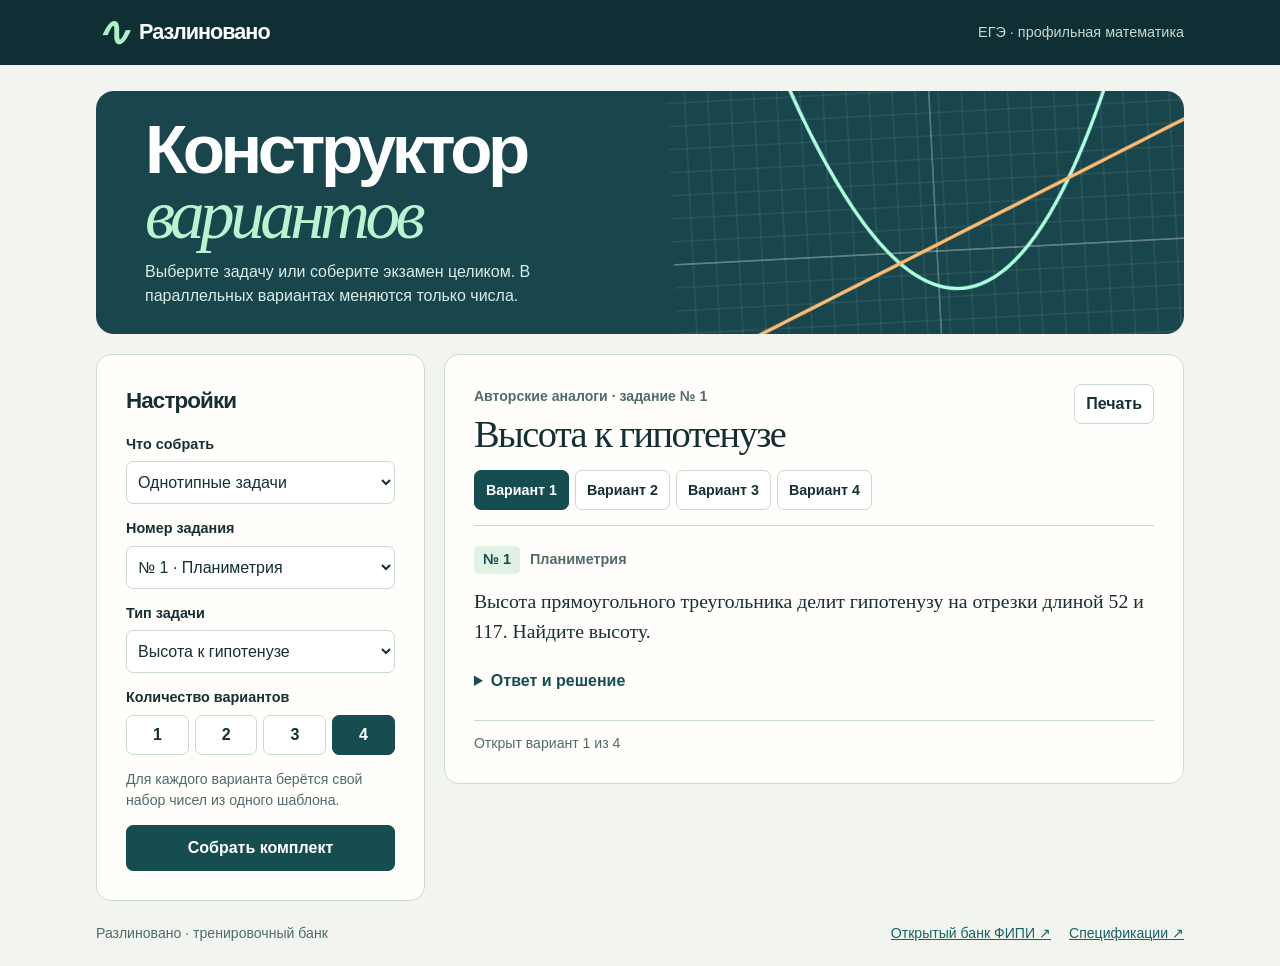
==== index.html @ ec9e3170 "Опубликовать конструктор и банк задач ЕГЭ" ====
<!doctype html><html lang="ru"><head><meta charset="utf-8"><meta name="viewport" content="width=device-width, initial-scale=1"><meta name="theme-color" content="#153c41"><title>Разлиновано — конструктор ЕГЭ</title><link rel="stylesheet" href="style.css"></head><body>
<header><div class="wrap top"><a class="brand" href="./"><b>∿</b> Разлиновано</a><span>ЕГЭ · профильная математика</span></div></header>
<main class="wrap"><section class="hero"><div><h1>Конструктор<br><em>вариантов</em></h1><p>Выберите задачу или соберите экзамен целиком. В параллельных вариантах меняются только числа.</p></div><canvas width="660" height="310" aria-hidden="true" id="plot"></canvas></section>
<div class="layout"><aside><h2>Настройки</h2><label for="mode">Что собрать</label><select id="mode"><option value="series">Однотипные задачи</option><option value="exam">Полный вариант</option><option value="official">Примеры ФИПИ</option></select>
<div id="typeBox"><label for="type">Номер задания</label><select id="type"></select></div><div id="familyBox"><label for="family">Тип задачи</label><select id="family"></select></div>
<div id="copies"><span class="label">Количество вариантов</span><div id="counts" role="group" aria-label="Количество вариантов"></div></div>
<p id="help"></p><button id="generate" class="primary">Собрать комплект</button></aside>
<section class="paper" aria-label="Задания"><div class="paperHead"><div><small id="meta"></small><h2 id="title"></h2></div><button id="print">Печать</button></div><nav id="variants" aria-label="Варианты"></nav><div id="tasks"></div><div id="message" role="status"></div></section></div>
<footer><span>Разлиновано · тренировочный банк</span><a href="https://fipi.ru/ege/otkrytyy-bank-zadaniy-ege/" target="_blank" rel="noreferrer">Открытый банк ФИПИ ↗</a><a href="https://fipi.ru/ege/demoversii-specifikacii-kodifikatory" target="_blank" rel="noreferrer">Спецификации ↗</a></footer></main><script src="data/bank.js"></script><script src="engine.js"></script><script src="app.js"></script></body></html>
---- style.css ----
*{box-sizing:border-box}
:root{--ink:#162f34;--muted:#516b6d;--teal:#164d51;--line:#cbd9d5;--paper:#fffefa;font:16px/1.5 Inter,"Segoe UI",sans-serif;color:var(--ink);background:#f2f5ef}
body{margin:0}.wrap{width:min(1180px,100%);padding-inline:clamp(16px,4vw,46px);margin:auto}header{background:#102f34;color:white}.top{display:flex;justify-content:space-between;align-items:center;gap:16px;min-height:65px}.top span{color:#c6d8d3;font-size:.9rem}.brand{color:white;font-size:1.35rem;letter-spacing:-.045em;font-weight:780;text-decoration:none;display:flex;align-items:center;gap:10px}.brand b{font:italic bold 2.5rem/1 Georgia;color:#a9f3c5}
.hero{position:relative;isolation:isolate;overflow:hidden;display:flex;align-items:center;background:#18464c;color:white;margin:26px 0 20px;border-radius:18px;min-height:206px;padding:26px clamp(18px,4vw,49px)}.hero>div{z-index:1;max-width:56%}.hero h1{margin:0;font-size:clamp(2.3rem,5.4vw,4.8rem);letter-spacing:-.065em;line-height:.94}.hero h1 em{font-family:Georgia,serif;font-weight:400;color:#baf4d0}.hero p{color:#d8ece5;max-width:460px;margin:12px 0 0}.hero canvas{position:absolute;width:45%;height:100%;right:0;object-fit:cover;transform:rotate(-3deg) scale(1.09)}
.layout{display:grid;grid-template-columns:minmax(240px,.8fr) minmax(0,1.8fr);gap:19px;align-items:start}aside,.paper{background:var(--paper);border:1px solid var(--line);border-radius:15px;padding:clamp(17px,2.5vw,29px)}h2{font-size:1.4rem;letter-spacing:-.04em;margin:0 0 16px}aside label,.label{display:block;font-weight:650;font-size:.9rem;margin:14px 0 6px}select,button{font:inherit}select{width:100%;padding:11px 7px;border:1px solid var(--line);background:white;color:var(--ink);border-radius:7px;font-size:1rem}button{cursor:pointer;min-height:40px;padding:7px 11px;background:white;border:1px solid var(--line);border-radius:7px;color:var(--ink);font-weight:600}button:hover{border-color:var(--teal)}button:focus-visible,select:focus-visible,a:focus-visible,summary:focus-visible{outline:3px solid #d68438;outline-offset:2px}.primary,button[aria-pressed=true]{background:var(--teal);color:white;border-color:var(--teal)}.primary{width:100%;min-height:46px}#counts,nav{display:flex;gap:6px;flex-wrap:wrap}#counts button{flex:1}#help,small,#message,footer{color:var(--muted);font-size:.88rem}.paperHead{display:flex;justify-content:space-between;align-items:start;gap:10px}.paperHead h2{font:500 clamp(1.65rem,3vw,2.45rem)/1.1 Georgia,serif;margin:5px 0 15px}.paperHead small{font-weight:650}nav{border-bottom:1px solid var(--line);padding-bottom:15px}nav button{font-size:.89rem}.taskhead{display:flex;align-items:center;gap:10px;font-weight:650;color:var(--muted);font-size:.9rem}.taskhead b{color:var(--teal);background:#e0f2e4;border-radius:5px;padding:3px 9px}article{padding:20px 0;border-bottom:1px solid var(--line)}article>p{font:1.23rem/1.55 Georgia,serif;white-space:pre-line;margin:12px 0 15px}summary{cursor:pointer;font-weight:650;color:var(--teal);padding:7px 0}details[open]{background:#eef5ed;padding:6px 12px;border-radius:8px}details p{margin:5px 0 10px}#message{margin-top:12px}h3{font-size:1rem;margin:20px 0 0}a{color:#186263}footer{padding:22px 0;display:flex;gap:18px;flex-wrap:wrap}footer span{margin-right:auto}.printOnly{display:none}
@media(max-width:730px){.layout{grid-template-columns:1fr}.hero{min-height:170px;margin-top:16px}.hero>div{max-width:75%}.hero canvas{width:30%;opacity:.5}.hero p{font-size:.92rem}.top span{max-width:130px;text-align:right}.top{min-height:58px}}
@media print{body{background:white;color:black}.wrap,.paper{padding:0;border:0;width:100%}header,.hero,aside,footer,nav,.paperHead,details,#message,article>a{display:none}.layout{display:block}.sheet[hidden],.printOnly{display:block}.sheet+.sheet{break-before:page}article{break-inside:avoid;padding:7px 0}.taskhead b{padding:0}article>p{font-size:12pt;margin:6px 0}.sheet h3{margin:8px 0}}

.analog{margin:12px 0}@media print{.analog{display:none}}
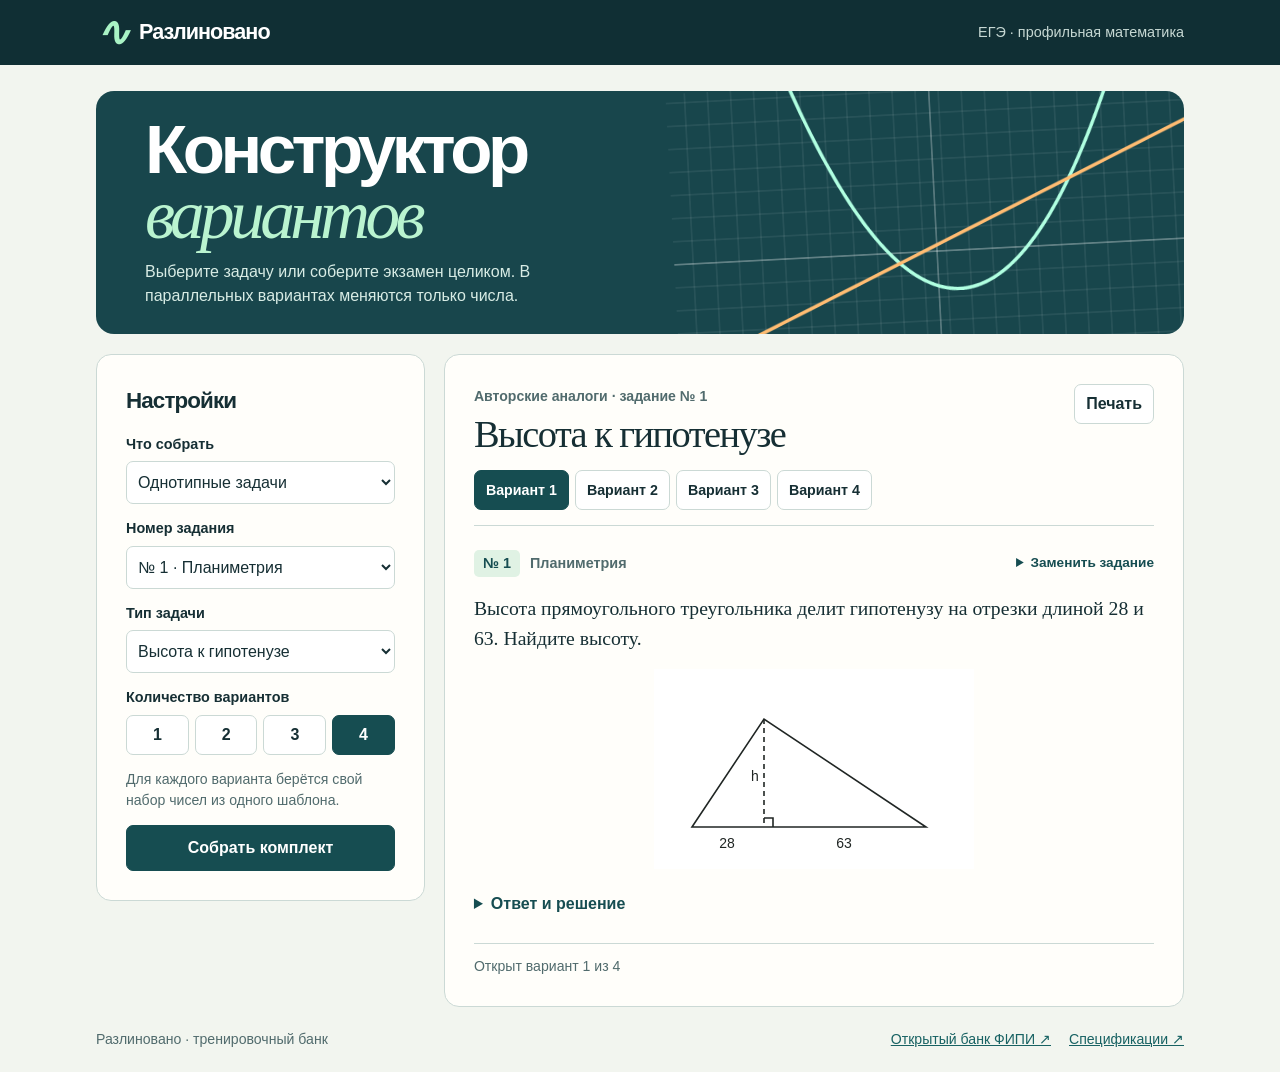
==== commit dda35997: "Добавить печатные ответы к каждому варианту, чертежи и выбор темы" ====
--- a/index.html
+++ b/index.html
@@ -5,5 +5,5 @@
 <div id="typeBox"><label for="type">Номер задания</label><select id="type"></select></div><div id="familyBox"><label for="family">Тип задачи</label><select id="family"></select></div>
 <div id="copies"><span class="label">Количество вариантов</span><div id="counts" role="group" aria-label="Количество вариантов"></div></div>
 <p id="help"></p><button id="generate" class="primary">Собрать комплект</button></aside>
-<section class="paper" aria-label="Задания"><div class="paperHead"><div><small id="meta"></small><h2 id="title"></h2></div><button id="print">Печать</button></div><nav id="variants" aria-label="Варианты"></nav><div id="tasks"></div><div id="message" role="status"></div></section></div>
-<footer><span>Разлиновано · тренировочный банк</span><a href="https://fipi.ru/ege/otkrytyy-bank-zadaniy-ege/" target="_blank" rel="noreferrer">Открытый банк ФИПИ ↗</a><a href="https://fipi.ru/ege/demoversii-specifikacii-kodifikatory" target="_blank" rel="noreferrer">Спецификации ↗</a></footer></main><script src="data/bank.js"></script><script src="engine.js"></script><script src="app.js"></script></body></html>+<section class="paper" aria-label="Задания"><div class="paperHead"><div><small id="meta"></small><h2 id="title"></h2></div><button id="print">Печать</button></div><nav id="variants" aria-label="Варианты"></nav><label id="filter-box" hidden>Показать в варианте<select id="topic-filter"></select></label><div id="tasks"></div><div id="message" role="status"></div></section></div>
+<footer><span>Разлиновано · тренировочный банк</span><a href="https://fipi.ru/ege/otkrytyy-bank-zadaniy-ege/" target="_blank" rel="noreferrer">Открытый банк ФИПИ ↗</a><a href="https://fipi.ru/ege/demoversii-specifikacii-kodifikatory" target="_blank" rel="noreferrer">Спецификации ↗</a></footer></main><script src="data/bank.js"></script><script src="engine.js"></script><script src="figures.js"></script><script src="app.js"></script></body></html>
--- a/style.css
+++ b/style.css
@@ -7,3 +7,8 @@
 @media print{body{background:white;color:black}.wrap,.paper{padding:0;border:0;width:100%}header,.hero,aside,footer,nav,.paperHead,details,#message,article>a{display:none}.layout{display:block}.sheet[hidden],.printOnly{display:block}.sheet+.sheet{break-before:page}article{break-inside:avoid;padding:7px 0}.taskhead b{padding:0}article>p{font-size:12pt;margin:6px 0}.sheet h3{margin:8px 0}}
 
 .analog{margin:12px 0}@media print{.analog{display:none}}
+
+.task-figure{display:block;width:min(100%,320px);height:auto;margin:8px auto 16px;color:#202624;background:white}
+.taskhead{flex-wrap:wrap}.task-editor{margin-left:auto;font-size:.85rem}.task-editor[open]{width:100%;margin-left:0}.edit-controls{display:grid;gap:7px;padding:5px}.edit-controls label,#filter-box{font-size:.88rem;font-weight:600}.edit-controls select,#filter-box select{display:block;margin-top:3px}#filter-box:not([hidden]){display:block;width:min(100%,310px);margin-top:15px}
+#answer-key{display:none}@media screen{.filtered{display:none}}
+@media print{#filter-box,#filter-box:not([hidden]),.task-editor{display:none}.task-figure{width:53mm;margin:2mm 0}.paper{background:white;color:black}#answer-key{display:block;break-before:page}#answer-key section{break-inside:avoid}#answer-key.full-exam section+section{break-before:page}#answer-key h2,#answer-key h3{break-after:avoid}#answer-key dl{margin:0}#answer-key dl>div{display:flex;gap:8mm;border-bottom:1px solid #ccc;padding:1mm 0;break-inside:avoid}#answer-key dt{width:14mm;font-weight:bold;flex:none}#answer-key dd{margin:0}.sheet{margin:0}.sheet[hidden]{display:block}}
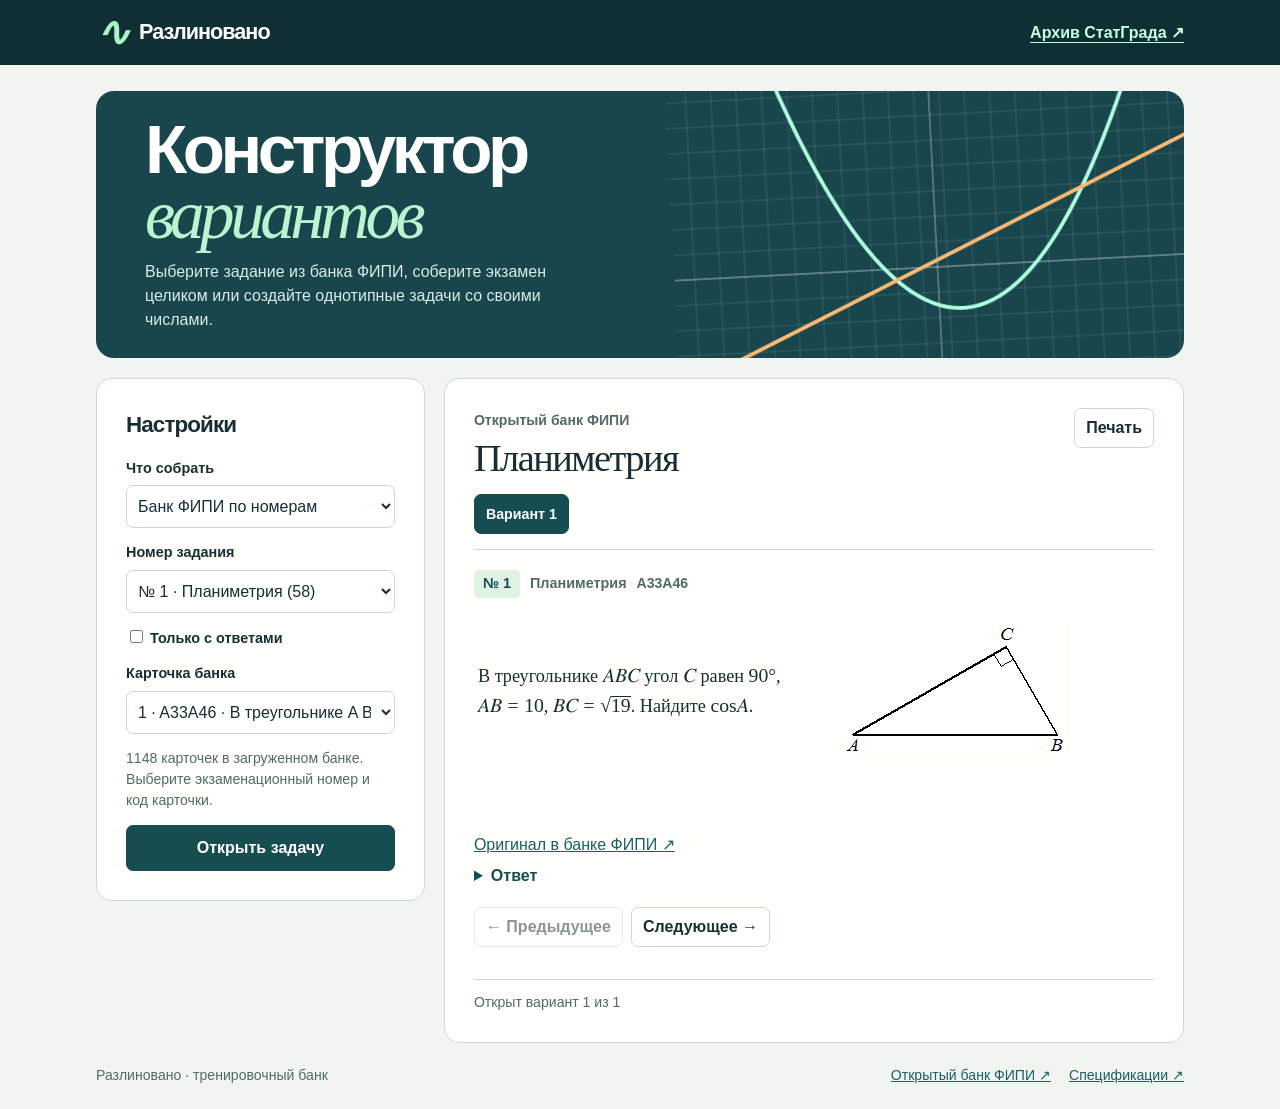
==== commit f71ce88c: "Подключить банк ФИПИ по номерам и архив СтатГрада" ====
--- a/index.html
+++ b/index.html
@@ -1,9 +1,10 @@
 <!doctype html><html lang="ru"><head><meta charset="utf-8"><meta name="viewport" content="width=device-width, initial-scale=1"><meta name="theme-color" content="#153c41"><title>Разлиновано — конструктор ЕГЭ</title><link rel="stylesheet" href="style.css"></head><body>
-<header><div class="wrap top"><a class="brand" href="./"><b>∿</b> Разлиновано</a><span>ЕГЭ · профильная математика</span></div></header>
-<main class="wrap"><section class="hero"><div><h1>Конструктор<br><em>вариантов</em></h1><p>Выберите задачу или соберите экзамен целиком. В параллельных вариантах меняются только числа.</p></div><canvas width="660" height="310" aria-hidden="true" id="plot"></canvas></section>
-<div class="layout"><aside><h2>Настройки</h2><label for="mode">Что собрать</label><select id="mode"><option value="series">Однотипные задачи</option><option value="exam">Полный вариант</option><option value="official">Примеры ФИПИ</option></select>
+<header><div class="wrap top"><a class="brand" href="./"><b>∿</b> Разлиновано</a><a class="archive-link" href="statgrad.html">Архив СтатГрада ↗</a></div></header>
+<main class="wrap"><section class="hero"><div><h1>Конструктор<br><em>вариантов</em></h1><p>Выберите задание из банка ФИПИ, соберите экзамен целиком или создайте однотипные задачи со своими числами.</p></div><canvas width="660" height="310" aria-hidden="true" id="plot"></canvas></section>
+<div class="layout"><aside><h2>Настройки</h2><label for="mode">Что собрать</label><select id="mode"><option value="fipi">Банк ФИПИ по номерам</option><option value="fipi-exam">Полный вариант из банка ФИПИ</option><option value="series">Однотипные задачи</option><option value="exam">Полный вариант из шаблонов</option><option value="official">Примеры из методички ФИПИ</option></select>
 <div id="typeBox"><label for="type">Номер задания</label><select id="type"></select></div><div id="familyBox"><label for="family">Тип задачи</label><select id="family"></select></div>
+<div id="bank-settings" hidden><label for="keys-only"><input type="checkbox" id="keys-only"> Только с ответами</label><div id="original-picker"><label for="original-choice">Карточка банка</label><select id="original-choice"></select></div></div>
 <div id="copies"><span class="label">Количество вариантов</span><div id="counts" role="group" aria-label="Количество вариантов"></div></div>
 <p id="help"></p><button id="generate" class="primary">Собрать комплект</button></aside>
 <section class="paper" aria-label="Задания"><div class="paperHead"><div><small id="meta"></small><h2 id="title"></h2></div><button id="print">Печать</button></div><nav id="variants" aria-label="Варианты"></nav><label id="filter-box" hidden>Показать в варианте<select id="topic-filter"></select></label><div id="tasks"></div><div id="message" role="status"></div></section></div>
-<footer><span>Разлиновано · тренировочный банк</span><a href="https://fipi.ru/ege/otkrytyy-bank-zadaniy-ege/" target="_blank" rel="noreferrer">Открытый банк ФИПИ ↗</a><a href="https://fipi.ru/ege/demoversii-specifikacii-kodifikatory" target="_blank" rel="noreferrer">Спецификации ↗</a></footer></main><script src="data/bank.js"></script><script src="engine.js"></script><script src="figures.js"></script><script src="app.js"></script></body></html>+<footer><span>Разлиновано · тренировочный банк</span><a href="https://fipi.ru/ege/otkrytyy-bank-zadaniy-ege/" target="_blank" rel="noreferrer">Открытый банк ФИПИ ↗</a><a href="https://fipi.ru/ege/demoversii-specifikacii-kodifikatory" target="_blank" rel="noreferrer">Спецификации ↗</a></footer></main><script src="data/bank.js"></script><script src="data/fipi.js"></script><script src="data/exam-numbers.js"></script><script src="official-bank.js"></script><script src="engine.js"></script><script src="figures.js"></script><script src="app.js"></script></body></html>
--- a/style.css
+++ b/style.css
@@ -12,3 +12,11 @@
 .taskhead{flex-wrap:wrap}.task-editor{margin-left:auto;font-size:.85rem}.task-editor[open]{width:100%;margin-left:0}.edit-controls{display:grid;gap:7px;padding:5px}.edit-controls label,#filter-box{font-size:.88rem;font-weight:600}.edit-controls select,#filter-box select{display:block;margin-top:3px}#filter-box:not([hidden]){display:block;width:min(100%,310px);margin-top:15px}
 #answer-key{display:none}@media screen{.filtered{display:none}}
 @media print{#filter-box,#filter-box:not([hidden]),.task-editor{display:none}.task-figure{width:53mm;margin:2mm 0}.paper{background:white;color:black}#answer-key{display:block;break-before:page}#answer-key section{break-inside:avoid}#answer-key.full-exam section+section{break-before:page}#answer-key h2,#answer-key h3{break-after:avoid}#answer-key dl{margin:0}#answer-key dl>div{display:flex;gap:8mm;border-bottom:1px solid #ccc;padding:1mm 0;break-inside:avoid}#answer-key dt{width:14mm;font-weight:bold;flex:none}#answer-key dd{margin:0}.sheet{margin:0}.sheet[hidden]{display:block}}
+
+.archive-link{color:#c8ffdd;font-weight:650;text-underline-offset:4px}
+.paper,.original-body{min-width:0}.original-body{font:1.14rem/1.65 Georgia,serif;overflow-x:auto;margin:14px 0}
+.original-body p{margin:.5em 0}.original-body img{max-width:100%;height:auto;vertical-align:middle}
+.original-body table{border-collapse:collapse}.original-body td,.original-body th{padding:4px}.original-body math{font-size:1.08em}
+@media print{.original-body{font-size:12pt;overflow:visible}.original-body img{max-height:76mm;object-fit:contain}article>small{display:none}}
+
+.browse button+button{margin-left:8px}button:disabled{opacity:.5;cursor:default}.edit-controls select,aside select{max-width:100%}
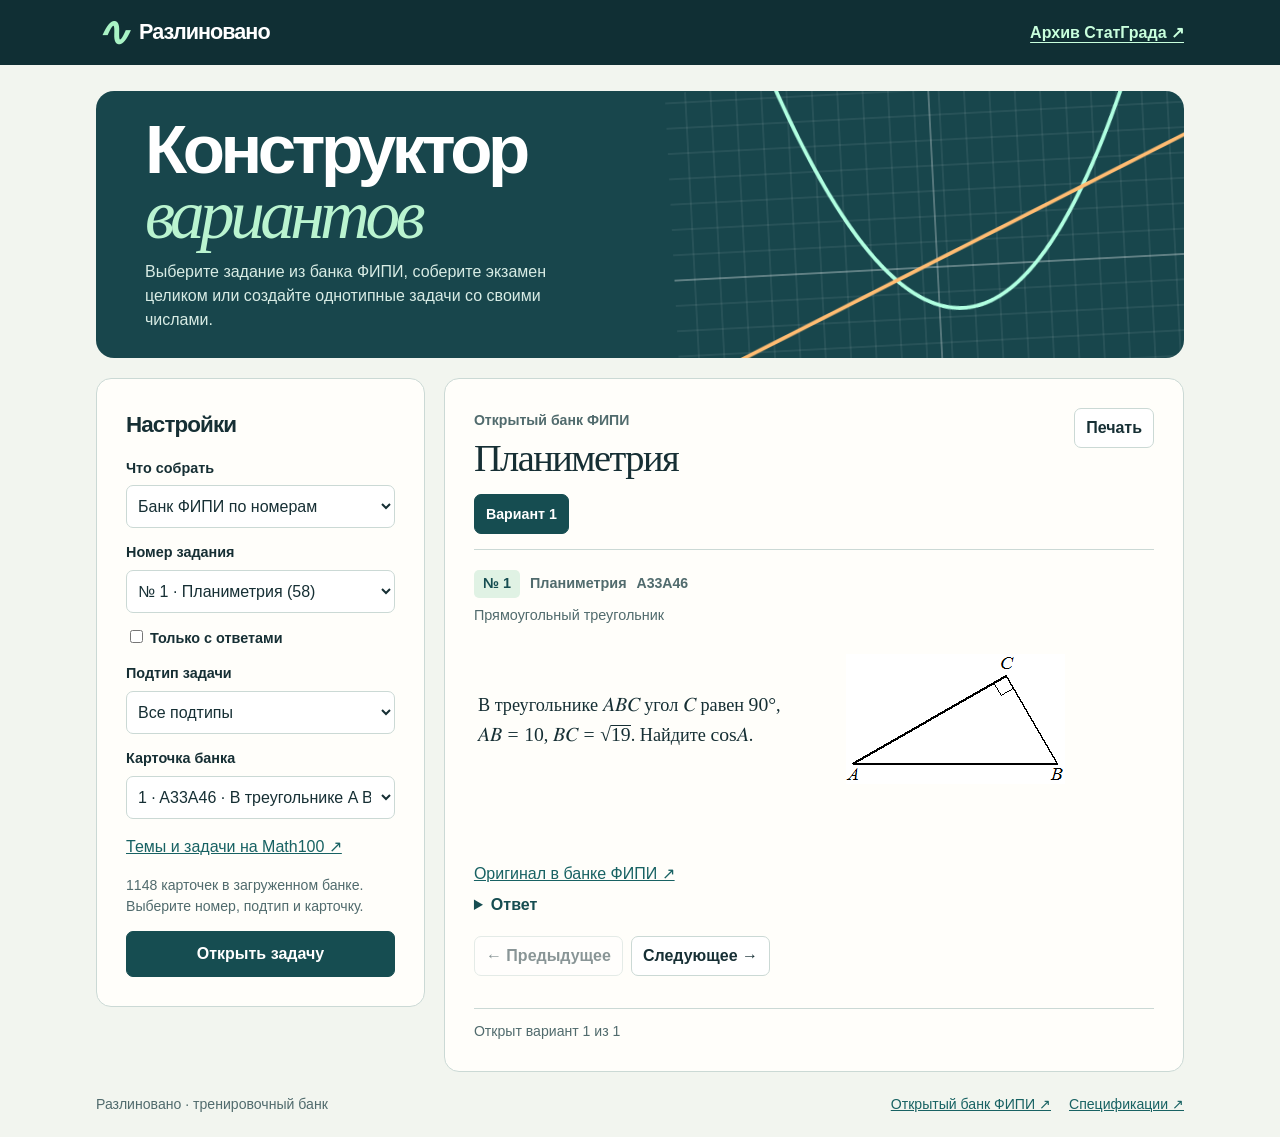
==== commit c307a515: "Добавить подтипы заданий ЕГЭ по всем номерам" ====
--- a/index.html
+++ b/index.html
@@ -1,10 +1,10 @@
 <!doctype html><html lang="ru"><head><meta charset="utf-8"><meta name="viewport" content="width=device-width, initial-scale=1"><meta name="theme-color" content="#153c41"><title>Разлиновано — конструктор ЕГЭ</title><link rel="stylesheet" href="style.css"></head><body>
 <header><div class="wrap top"><a class="brand" href="./"><b>∿</b> Разлиновано</a><a class="archive-link" href="statgrad.html">Архив СтатГрада ↗</a></div></header>
 <main class="wrap"><section class="hero"><div><h1>Конструктор<br><em>вариантов</em></h1><p>Выберите задание из банка ФИПИ, соберите экзамен целиком или создайте однотипные задачи со своими числами.</p></div><canvas width="660" height="310" aria-hidden="true" id="plot"></canvas></section>
-<div class="layout"><aside><h2>Настройки</h2><label for="mode">Что собрать</label><select id="mode"><option value="fipi">Банк ФИПИ по номерам</option><option value="fipi-exam">Полный вариант из банка ФИПИ</option><option value="series">Однотипные задачи</option><option value="exam">Полный вариант из шаблонов</option><option value="official">Примеры из методички ФИПИ</option></select>
+<div class="layout"><aside><h2>Настройки</h2><label for="mode">Что собрать</label><select id="mode"><option value="fipi">Банк ФИПИ по номерам</option><option value="fipi-exam">Полный вариант из банка ФИПИ</option><option value="series">Однотипные задачи из шаблонов</option><option value="exam">Полный вариант из шаблонов</option><option value="official">Примеры из методички ФИПИ</option></select>
 <div id="typeBox"><label for="type">Номер задания</label><select id="type"></select></div><div id="familyBox"><label for="family">Тип задачи</label><select id="family"></select></div>
-<div id="bank-settings" hidden><label for="keys-only"><input type="checkbox" id="keys-only"> Только с ответами</label><div id="original-picker"><label for="original-choice">Карточка банка</label><select id="original-choice"></select></div></div>
+<div id="bank-settings" hidden><label for="keys-only"><input type="checkbox" id="keys-only"> Только с ответами</label><div id="original-picker"><label for="subtype">Подтип задачи</label><select id="subtype"></select><label for="original-choice">Карточка банка</label><select id="original-choice"></select></div><details id="exam-subtypes" hidden><summary>Подтипы для полного варианта</summary><div id="exam-subtype-list"></div></details><p><a id="math100-topics" href="https://math100.ru/ege-profil2024/" target="_blank" rel="noreferrer">Темы и задачи на Math100 ↗</a></p></div>
 <div id="copies"><span class="label">Количество вариантов</span><div id="counts" role="group" aria-label="Количество вариантов"></div></div>
 <p id="help"></p><button id="generate" class="primary">Собрать комплект</button></aside>
 <section class="paper" aria-label="Задания"><div class="paperHead"><div><small id="meta"></small><h2 id="title"></h2></div><button id="print">Печать</button></div><nav id="variants" aria-label="Варианты"></nav><label id="filter-box" hidden>Показать в варианте<select id="topic-filter"></select></label><div id="tasks"></div><div id="message" role="status"></div></section></div>
-<footer><span>Разлиновано · тренировочный банк</span><a href="https://fipi.ru/ege/otkrytyy-bank-zadaniy-ege/" target="_blank" rel="noreferrer">Открытый банк ФИПИ ↗</a><a href="https://fipi.ru/ege/demoversii-specifikacii-kodifikatory" target="_blank" rel="noreferrer">Спецификации ↗</a></footer></main><script src="data/bank.js"></script><script src="data/fipi.js"></script><script src="data/exam-numbers.js"></script><script src="official-bank.js"></script><script src="engine.js"></script><script src="figures.js"></script><script src="app.js"></script></body></html>+<footer><span>Разлиновано · тренировочный банк</span><a href="https://fipi.ru/ege/otkrytyy-bank-zadaniy-ege/" target="_blank" rel="noreferrer">Открытый банк ФИПИ ↗</a><a href="https://fipi.ru/ege/demoversii-specifikacii-kodifikatory" target="_blank" rel="noreferrer">Спецификации ↗</a></footer></main><script src="data/bank.js"></script><script src="data/fipi.js"></script><script src="data/exam-numbers.js"></script><script src="subtypes.js"></script><script src="official-bank.js"></script><script src="engine.js"></script><script src="figures.js"></script><script src="app.js"></script></body></html>
--- a/style.css
+++ b/style.css
@@ -20,3 +20,6 @@
 @media print{.original-body{font-size:12pt;overflow:visible}.original-body img{max-height:76mm;object-fit:contain}article>small{display:none}}
 
 .browse button+button{margin-left:8px}button:disabled{opacity:.5;cursor:default}.edit-controls select,aside select{max-width:100%}
+
+.subtype-caption{font-size:.9rem;color:var(--muted);margin-top:7px}
+#exam-subtypes{margin-top:10px}#exam-subtype-list{max-height:42vh;overflow:auto;padding:0 4px 8px}
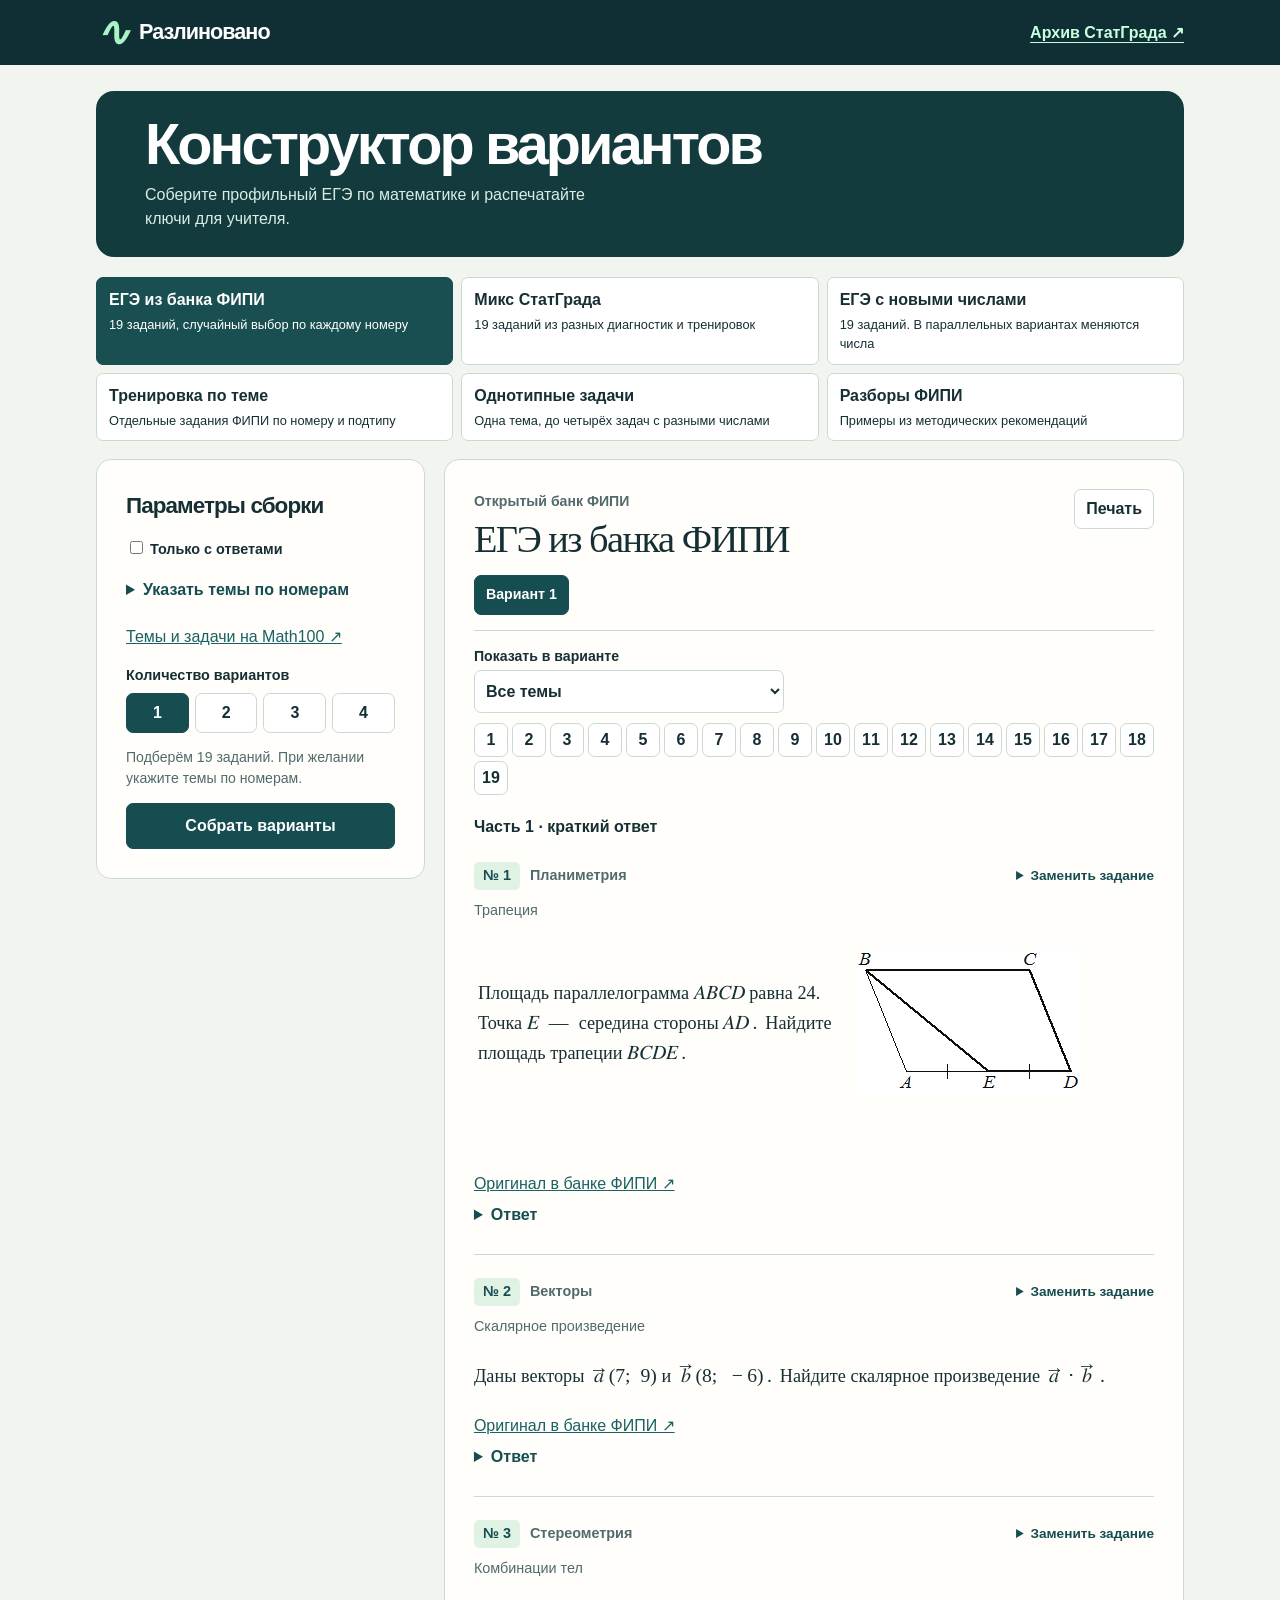
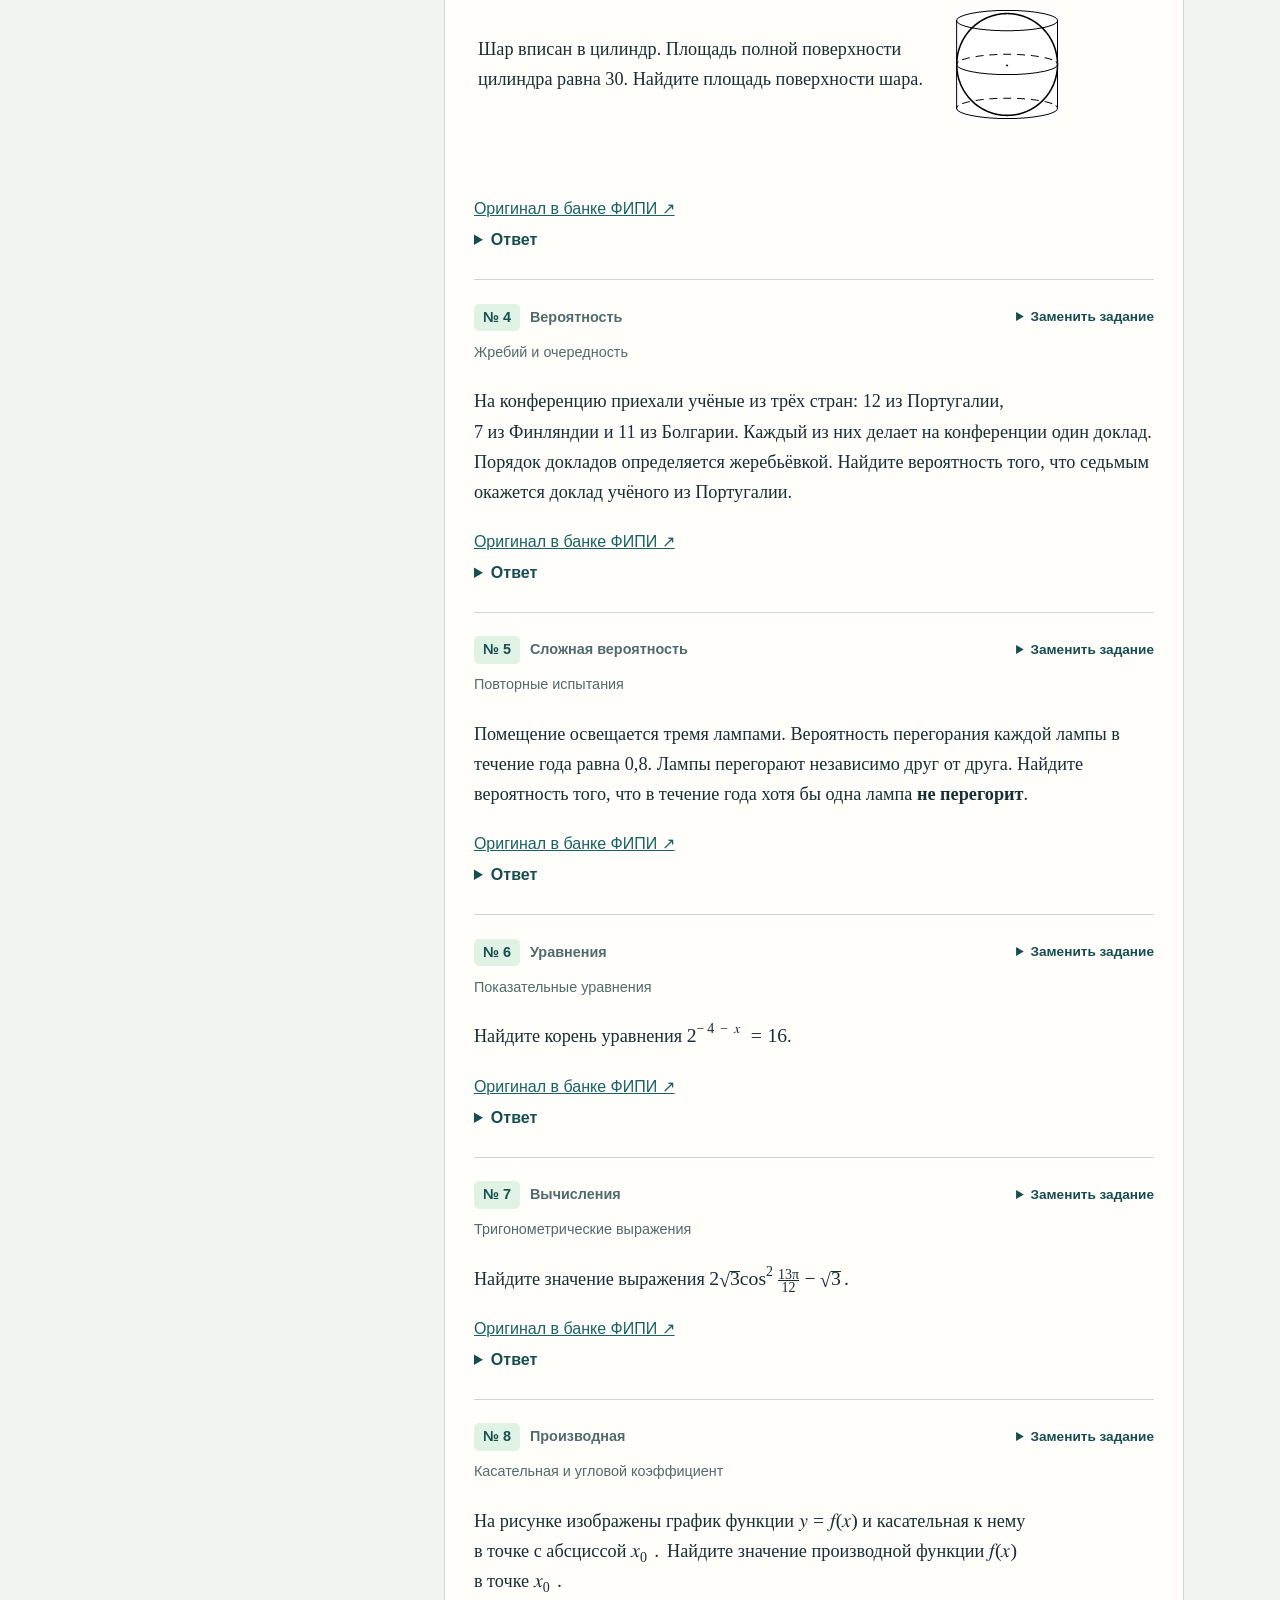
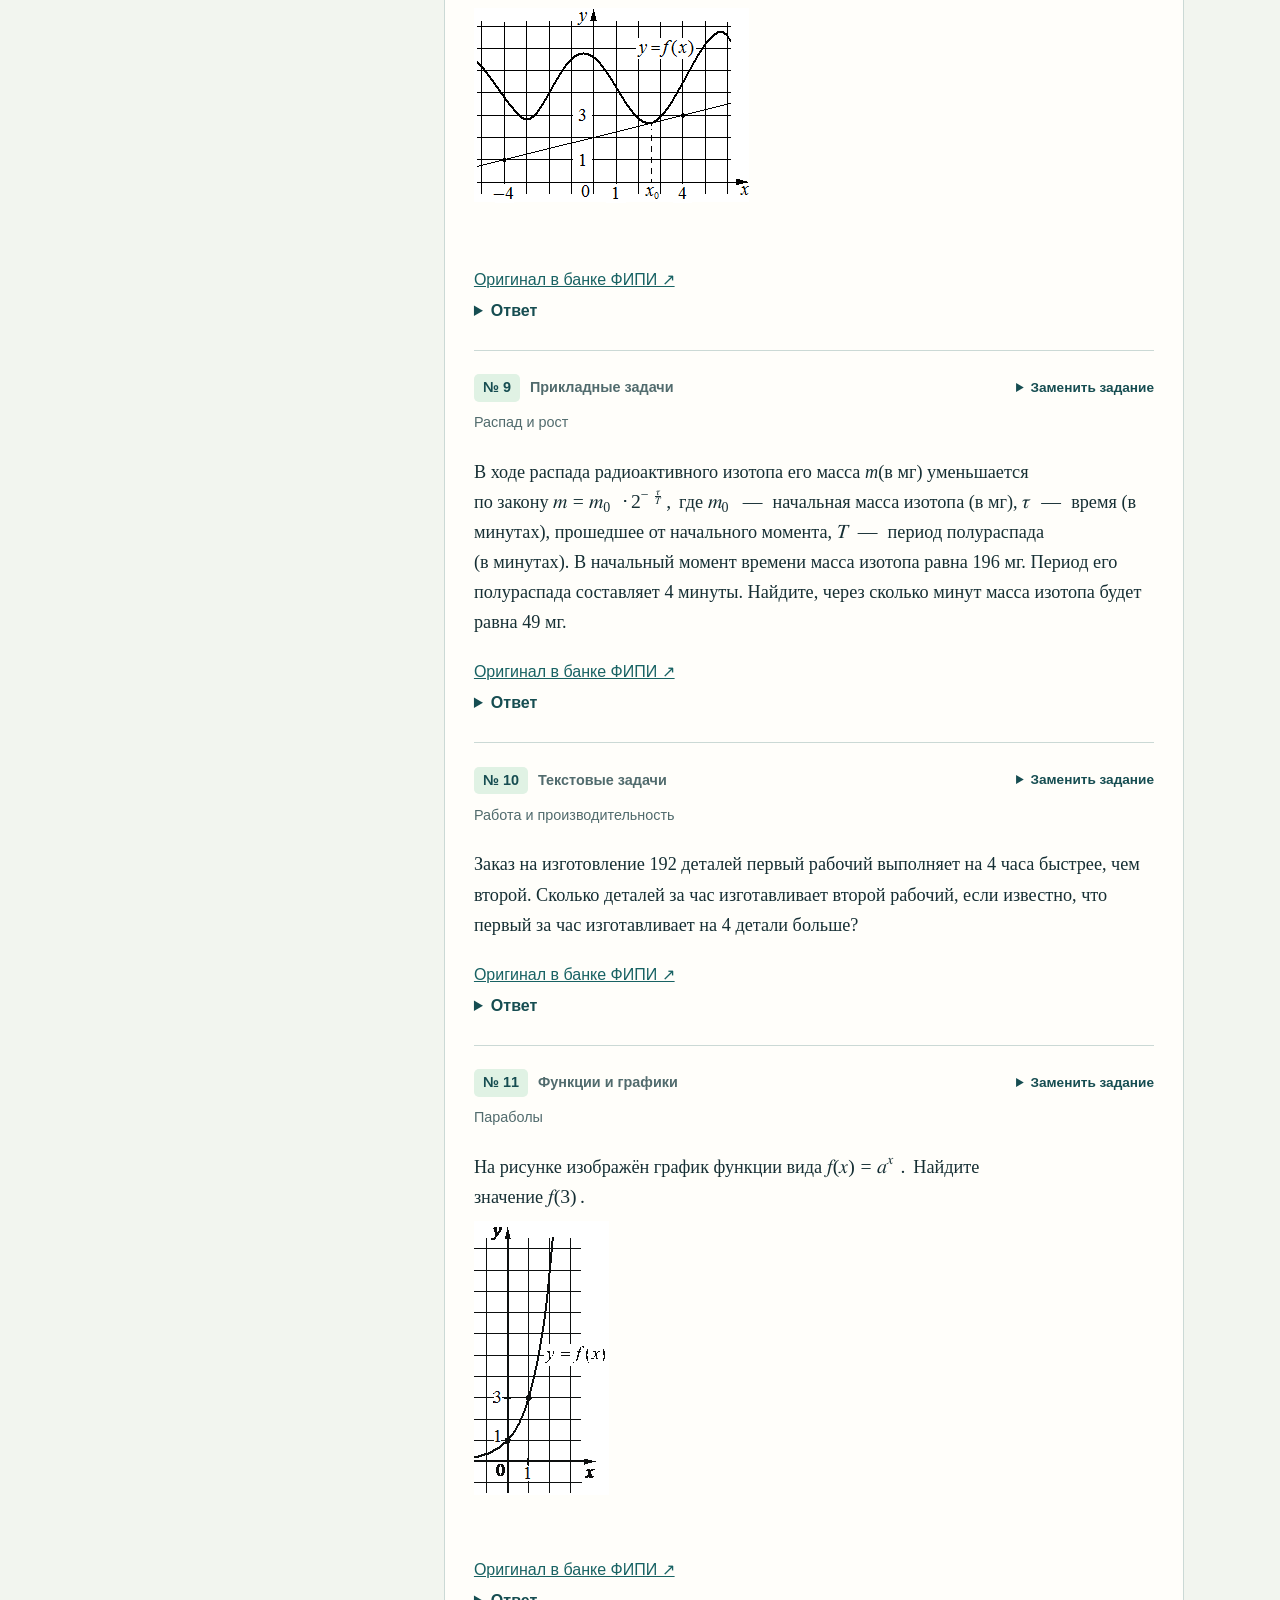
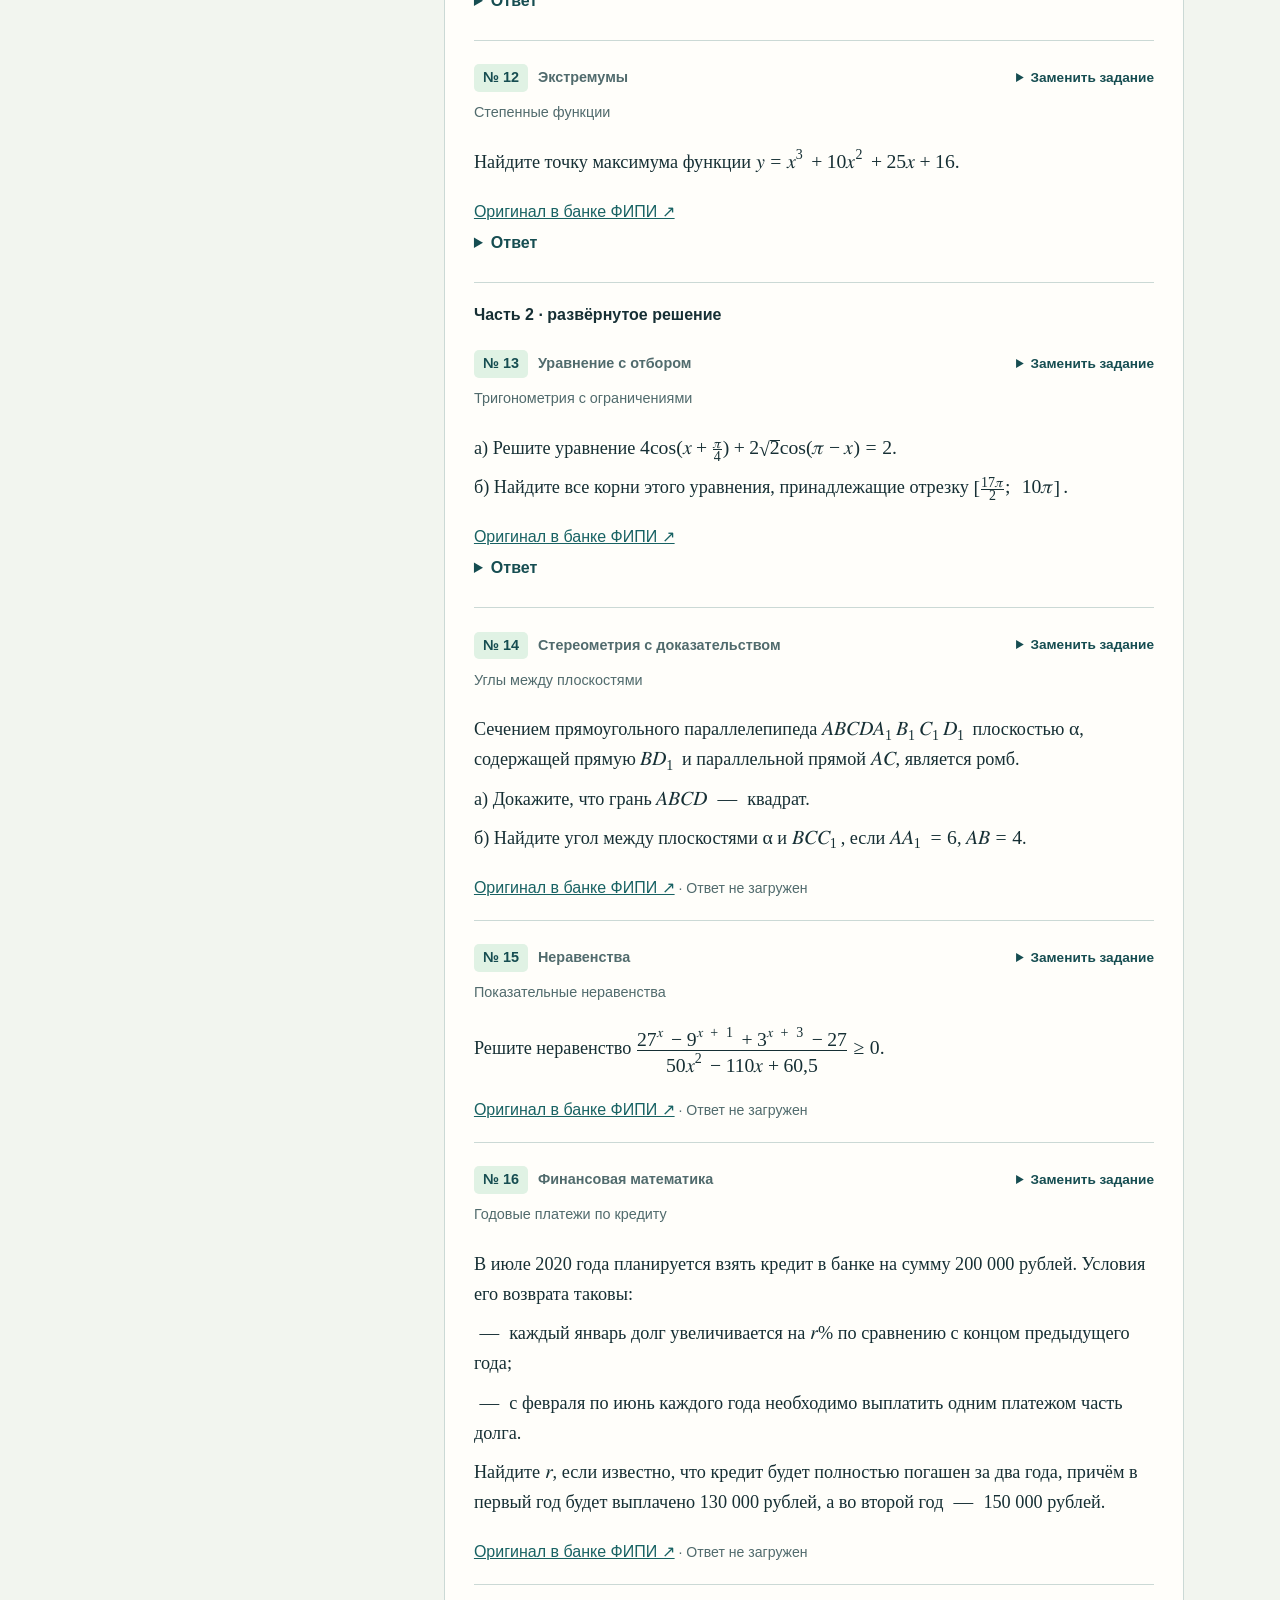
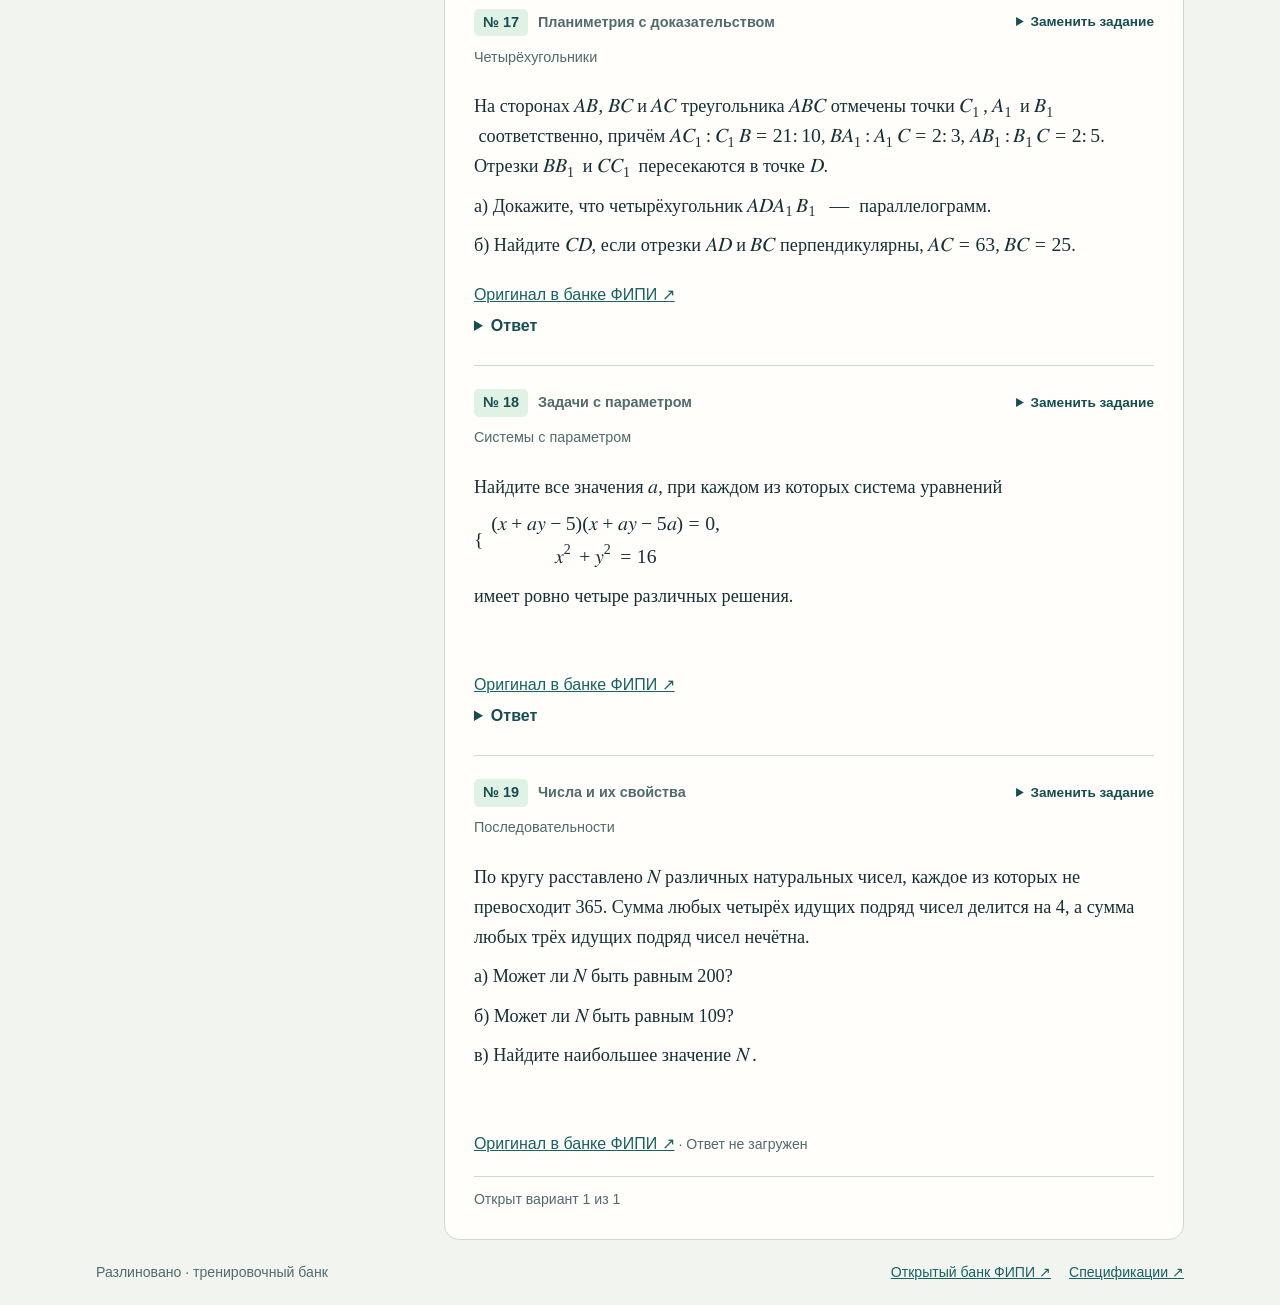
==== commit de7ab9af: "Упростить сборку ЕГЭ и добавить микс работ СтатГрада" ====
--- a/index.html
+++ b/index.html
@@ -1,10 +1,10 @@
 <!doctype html><html lang="ru"><head><meta charset="utf-8"><meta name="viewport" content="width=device-width, initial-scale=1"><meta name="theme-color" content="#153c41"><title>Разлиновано — конструктор ЕГЭ</title><link rel="stylesheet" href="style.css"></head><body>
 <header><div class="wrap top"><a class="brand" href="./"><b>∿</b> Разлиновано</a><a class="archive-link" href="statgrad.html">Архив СтатГрада ↗</a></div></header>
-<main class="wrap"><section class="hero"><div><h1>Конструктор<br><em>вариантов</em></h1><p>Выберите задание из банка ФИПИ, соберите экзамен целиком или создайте однотипные задачи со своими числами.</p></div><canvas width="660" height="310" aria-hidden="true" id="plot"></canvas></section>
-<div class="layout"><aside><h2>Настройки</h2><label for="mode">Что собрать</label><select id="mode"><option value="fipi">Банк ФИПИ по номерам</option><option value="fipi-exam">Полный вариант из банка ФИПИ</option><option value="series">Однотипные задачи из шаблонов</option><option value="exam">Полный вариант из шаблонов</option><option value="official">Примеры из методички ФИПИ</option></select>
+<main class="wrap"><section class="hero"><div><h1>Конструктор вариантов</h1><p>Соберите профильный ЕГЭ по математике и распечатайте ключи для учителя.</p></div></section><div id="mode-cards" class="mode-cards" role="group" aria-label="Режим сборки"></div>
+<div class="layout"><aside><h2>Параметры сборки</h2><select id="mode" hidden aria-label="Что собрать"><option value="fipi-exam">ЕГЭ из банка ФИПИ</option><option value="statgrad">Микс СтатГрада</option><option value="fipi">Тренировка по теме</option><option value="series">Однотипные задачи</option><option value="exam">ЕГЭ с новыми числами</option><option value="official">Примеры из методички ФИПИ</option></select>
 <div id="typeBox"><label for="type">Номер задания</label><select id="type"></select></div><div id="familyBox"><label for="family">Тип задачи</label><select id="family"></select></div>
-<div id="bank-settings" hidden><label for="keys-only"><input type="checkbox" id="keys-only"> Только с ответами</label><div id="original-picker"><label for="subtype">Подтип задачи</label><select id="subtype"></select><label for="original-choice">Карточка банка</label><select id="original-choice"></select></div><details id="exam-subtypes" hidden><summary>Подтипы для полного варианта</summary><div id="exam-subtype-list"></div></details><p><a id="math100-topics" href="https://math100.ru/ege-profil2024/" target="_blank" rel="noreferrer">Темы и задачи на Math100 ↗</a></p></div>
+<div id="bank-settings" hidden><label for="keys-only"><input type="checkbox" id="keys-only"> Только с ответами</label><div id="original-picker"><label for="subtype">Подтип задачи</label><select id="subtype"></select><label for="original-choice">Задание</label><select id="original-choice"></select></div><details id="exam-subtypes" hidden><summary>Указать темы по номерам</summary><div id="exam-subtype-list"></div></details><p><a id="math100-topics" href="https://math100.ru/ege-profil2024/" target="_blank" rel="noreferrer">Темы и задачи на Math100 ↗</a></p></div>
 <div id="copies"><span class="label">Количество вариантов</span><div id="counts" role="group" aria-label="Количество вариантов"></div></div>
 <p id="help"></p><button id="generate" class="primary">Собрать комплект</button></aside>
-<section class="paper" aria-label="Задания"><div class="paperHead"><div><small id="meta"></small><h2 id="title"></h2></div><button id="print">Печать</button></div><nav id="variants" aria-label="Варианты"></nav><label id="filter-box" hidden>Показать в варианте<select id="topic-filter"></select></label><div id="tasks"></div><div id="message" role="status"></div></section></div>
-<footer><span>Разлиновано · тренировочный банк</span><a href="https://fipi.ru/ege/otkrytyy-bank-zadaniy-ege/" target="_blank" rel="noreferrer">Открытый банк ФИПИ ↗</a><a href="https://fipi.ru/ege/demoversii-specifikacii-kodifikatory" target="_blank" rel="noreferrer">Спецификации ↗</a></footer></main><script src="data/bank.js"></script><script src="data/fipi.js"></script><script src="data/exam-numbers.js"></script><script src="subtypes.js"></script><script src="official-bank.js"></script><script src="engine.js"></script><script src="figures.js"></script><script src="app.js"></script></body></html>+<section class="paper" aria-label="Задания"><div class="paperHead"><div><small id="meta"></small><h2 id="title"></h2></div><button id="print">Печать</button></div><nav id="variants" aria-label="Варианты"></nav><label id="filter-box" hidden>Показать в варианте<select id="topic-filter"></select></label><div id="jump-list" aria-label="Перейти к заданию" hidden></div><div id="tasks"></div><div id="message" role="status"></div></section></div>
+<footer><span>Разлиновано · тренировочный банк</span><a href="https://fipi.ru/ege/otkrytyy-bank-zadaniy-ege/" target="_blank" rel="noreferrer">Открытый банк ФИПИ ↗</a><a href="https://fipi.ru/ege/demoversii-specifikacii-kodifikatory" target="_blank" rel="noreferrer">Спецификации ↗</a></footer></main><script src="data/bank.js"></script><script src="data/fipi.js"></script><script src="data/exam-numbers.js"></script><script src="data/statgrad-tasks.js"></script><script src="subtypes.js"></script><script src="official-bank.js"></script><script src="engine.js"></script><script src="figures.js"></script><script src="app.js"></script></body></html>
--- a/style.css
+++ b/style.css
@@ -23,3 +23,7 @@
 
 .subtype-caption{font-size:.9rem;color:var(--muted);margin-top:7px}
 #exam-subtypes{margin-top:10px}#exam-subtype-list{max-height:42vh;overflow:auto;padding:0 4px 8px}
+
+.hero{min-height:140px;background:#133b3e}.hero>div{max-width:none}.hero h1{font-size:clamp(2rem,5vw,3.6rem);letter-spacing:-.05em}.mode-cards{display:grid;grid-template-columns:repeat(3,minmax(0,1fr));gap:8px;margin-bottom:18px}.mode-cards button{text-align:left;display:grid;gap:3px;align-content:start;padding:10px 12px}.mode-cards span{font-size:.8rem;font-weight:450}.mode-cards button[aria-pressed=true]{background:#194f51}.layout aside{position:sticky;top:12px}#jump-list:not([hidden]){display:flex;flex-wrap:wrap;gap:4px;margin:10px 0}#jump-list button{min-width:34px;min-height:34px;padding:4px}.original-body .statgrad-crop{display:block;width:min(100%,690px)}.task-editor select{min-width:0;width:100%}@media(max-width:730px){.mode-cards{grid-template-columns:repeat(2,minmax(0,1fr))}.layout aside{position:static}}@media print{.mode-cards,#jump-list:not([hidden]){display:none}.original-body .statgrad-crop{max-height:145mm;object-fit:contain;object-position:left center}}
+
+#bank-settings label[hidden]{display:none}.statgrad-crop img{display:block;max-width:100%;margin-bottom:4px}.mode-cards button:focus-visible{outline-offset:1px}
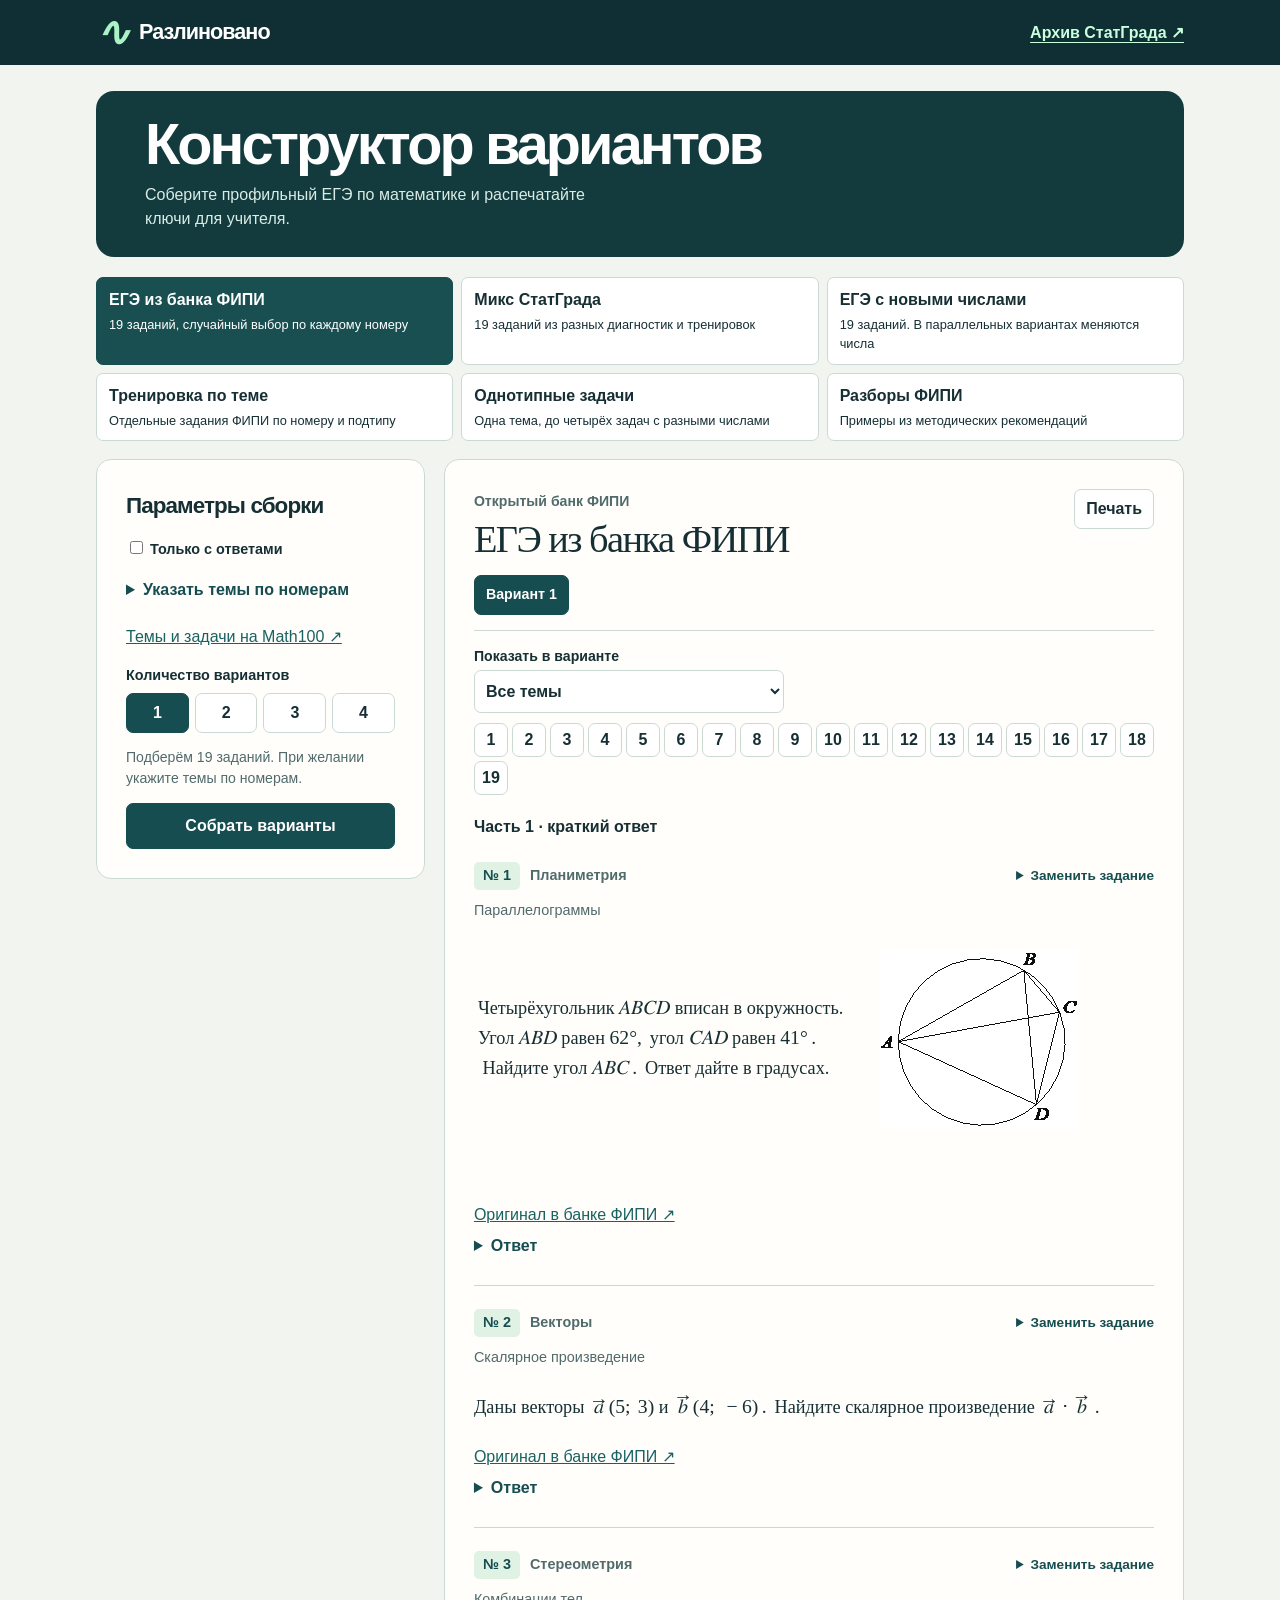
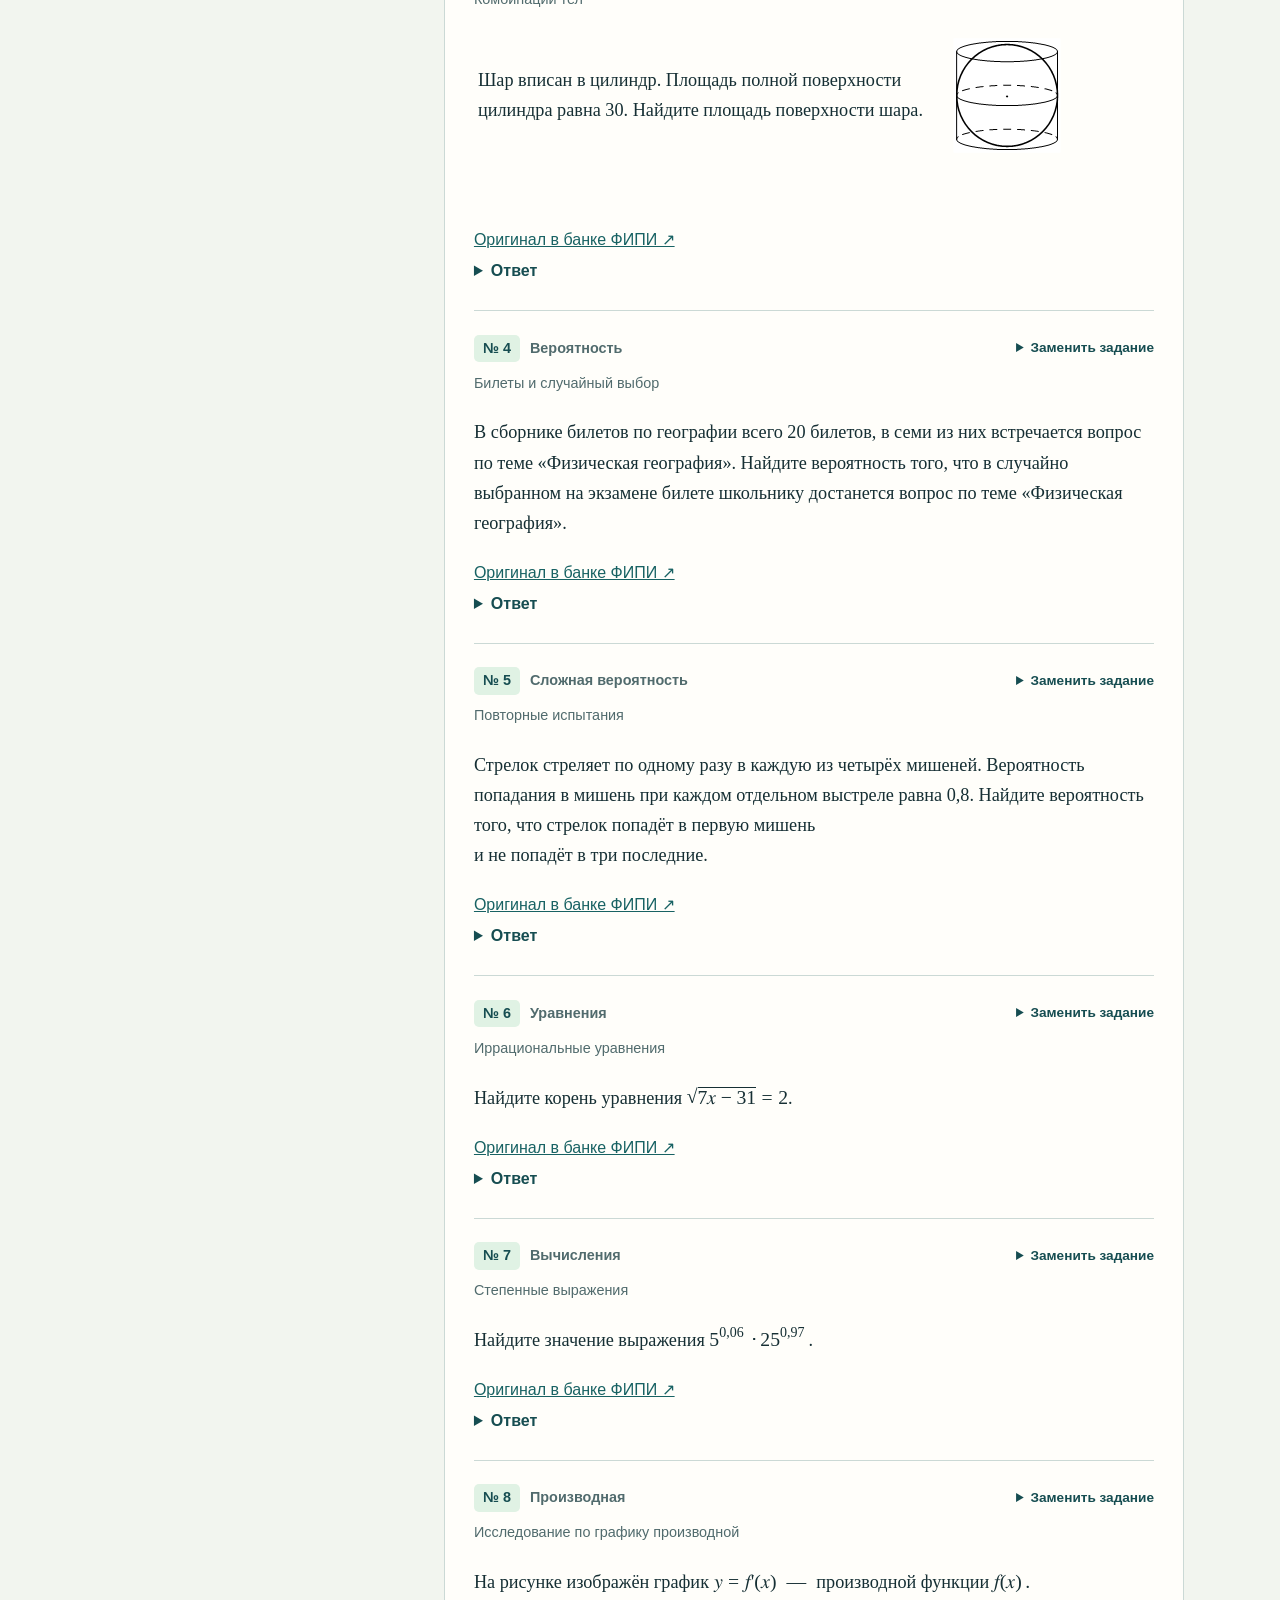
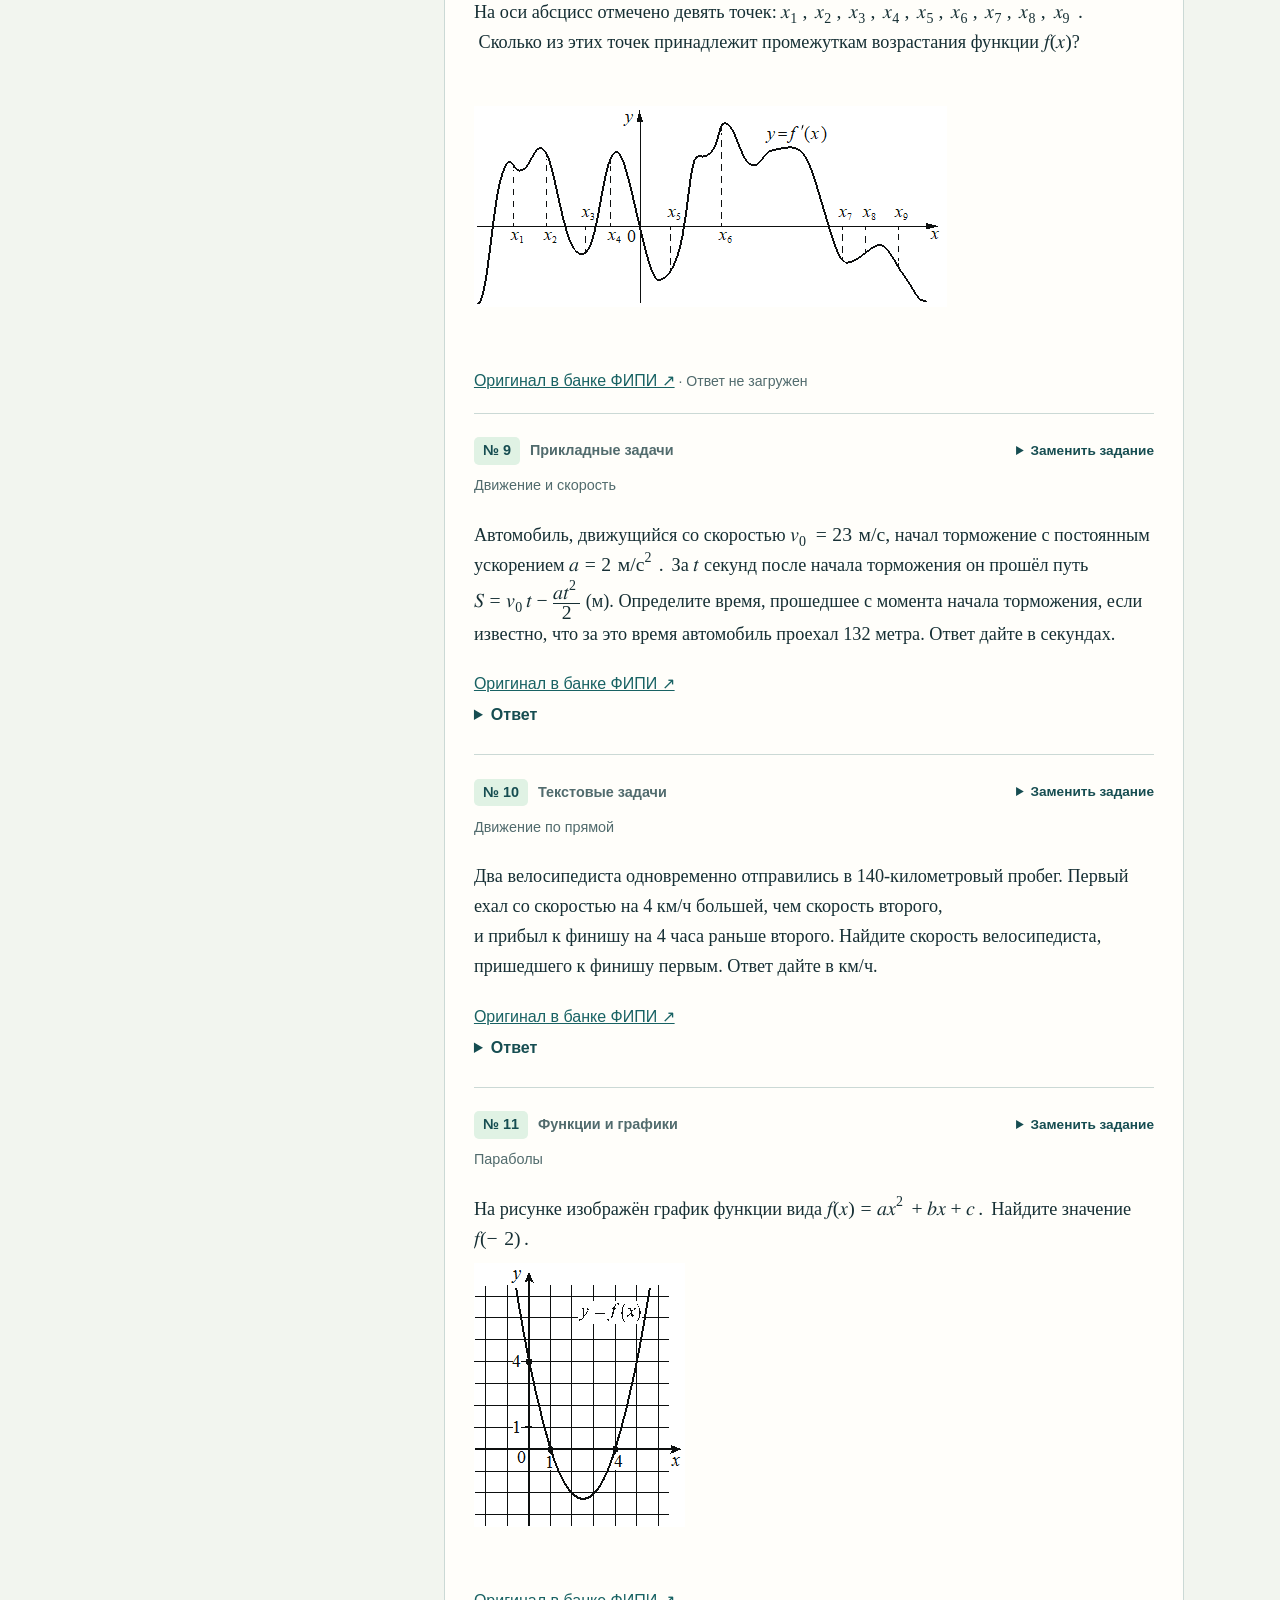
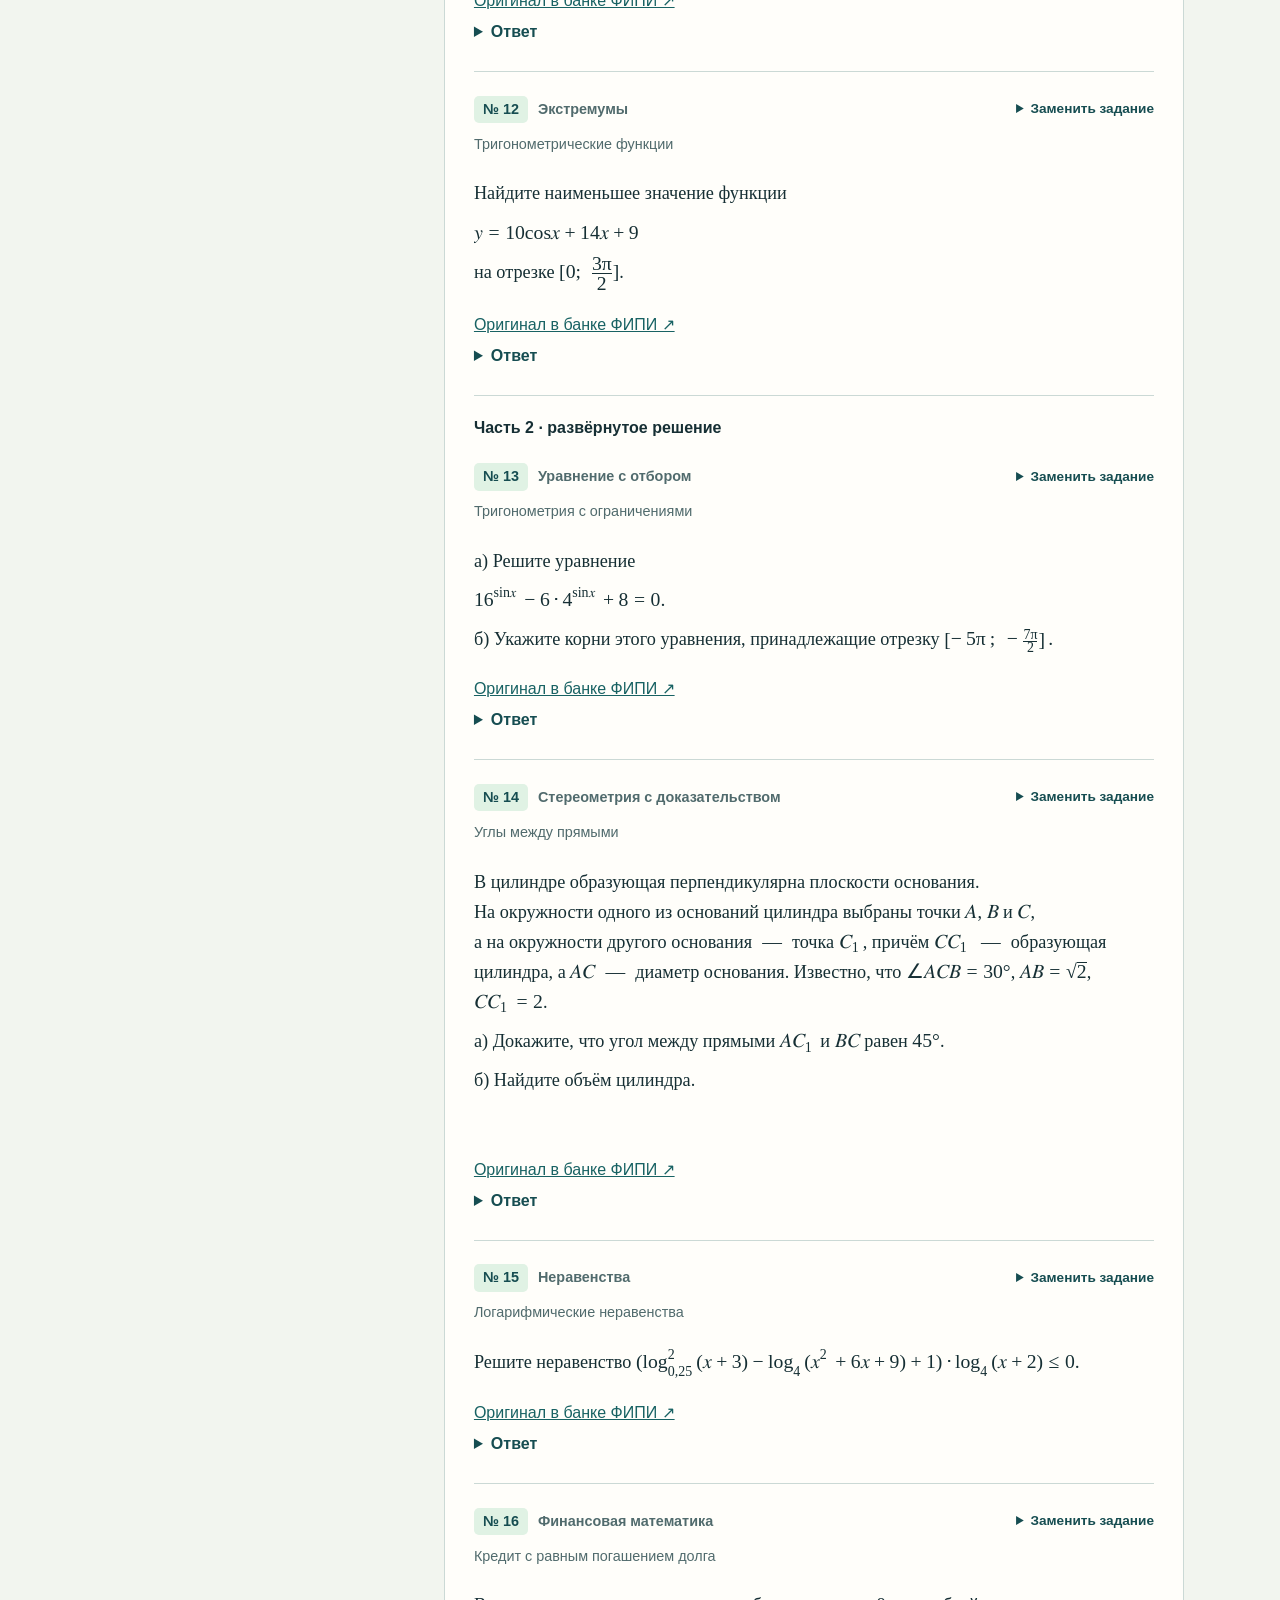
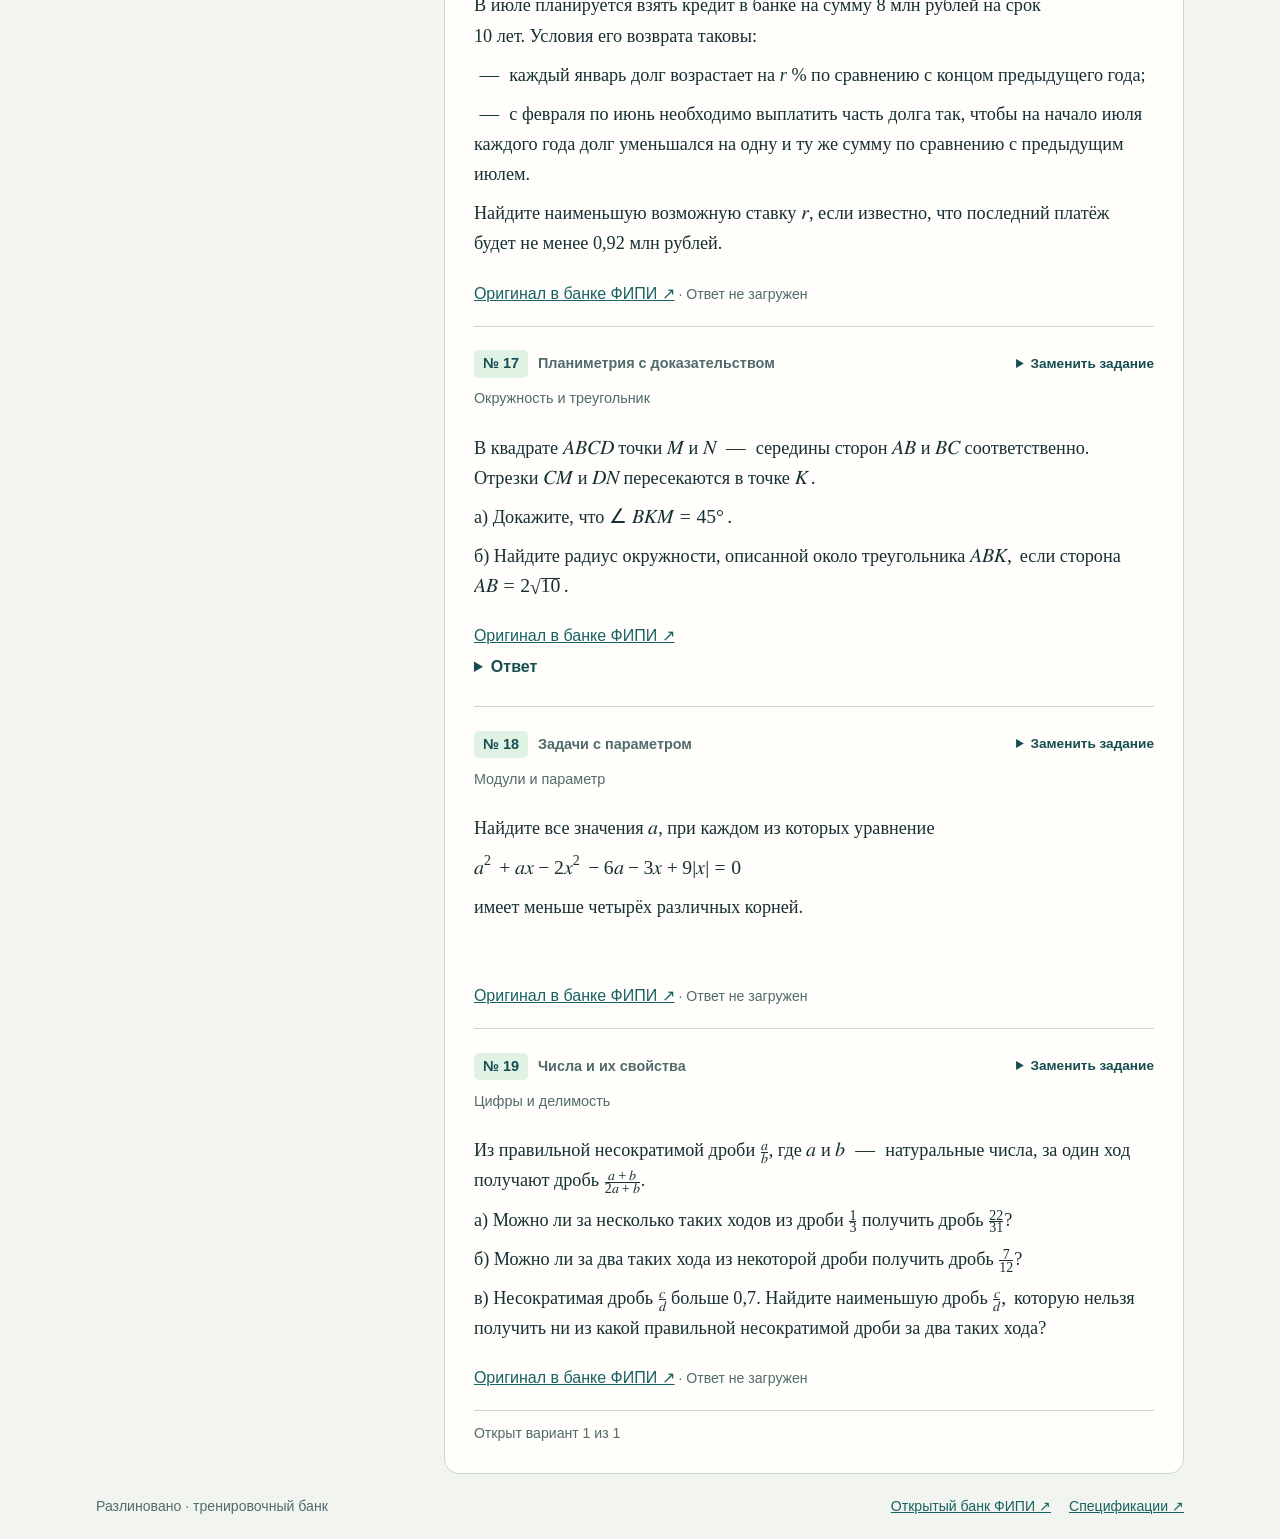
==== commit 59f247c0: "Согласовать версии HTML и скриптов при обновлении сайта" ====
--- a/index.html
+++ b/index.html
@@ -1,4 +1,4 @@
-<!doctype html><html lang="ru"><head><meta charset="utf-8"><meta name="viewport" content="width=device-width, initial-scale=1"><meta name="theme-color" content="#153c41"><title>Разлиновано — конструктор ЕГЭ</title><link rel="stylesheet" href="style.css"></head><body>
+<!doctype html><html lang="ru"><head><meta charset="utf-8"><meta name="viewport" content="width=device-width, initial-scale=1"><meta name="theme-color" content="#153c41"><title>Разлиновано — конструктор ЕГЭ</title><link rel="stylesheet" href="style.css?v=shuffle1"></head><body>
 <header><div class="wrap top"><a class="brand" href="./"><b>∿</b> Разлиновано</a><a class="archive-link" href="statgrad.html">Архив СтатГрада ↗</a></div></header>
 <main class="wrap"><section class="hero"><div><h1>Конструктор вариантов</h1><p>Соберите профильный ЕГЭ по математике и распечатайте ключи для учителя.</p></div></section><div id="mode-cards" class="mode-cards" role="group" aria-label="Режим сборки"></div>
 <div class="layout"><aside><h2>Параметры сборки</h2><select id="mode" hidden aria-label="Что собрать"><option value="fipi-exam">ЕГЭ из банка ФИПИ</option><option value="statgrad">Микс СтатГрада</option><option value="fipi">Тренировка по теме</option><option value="series">Однотипные задачи</option><option value="exam">ЕГЭ с новыми числами</option><option value="official">Примеры из методички ФИПИ</option></select>
@@ -7,4 +7,4 @@
 <div id="copies"><span class="label">Количество вариантов</span><div id="counts" role="group" aria-label="Количество вариантов"></div></div>
 <p id="help"></p><button id="generate" class="primary">Собрать комплект</button></aside>
 <section class="paper" aria-label="Задания"><div class="paperHead"><div><small id="meta"></small><h2 id="title"></h2></div><button id="print">Печать</button></div><nav id="variants" aria-label="Варианты"></nav><label id="filter-box" hidden>Показать в варианте<select id="topic-filter"></select></label><div id="jump-list" aria-label="Перейти к заданию" hidden></div><div id="tasks"></div><div id="message" role="status"></div></section></div>
-<footer><span>Разлиновано · тренировочный банк</span><a href="https://fipi.ru/ege/otkrytyy-bank-zadaniy-ege/" target="_blank" rel="noreferrer">Открытый банк ФИПИ ↗</a><a href="https://fipi.ru/ege/demoversii-specifikacii-kodifikatory" target="_blank" rel="noreferrer">Спецификации ↗</a></footer></main><script src="data/bank.js"></script><script src="data/fipi.js"></script><script src="data/exam-numbers.js"></script><script src="data/statgrad-tasks.js"></script><script src="subtypes.js"></script><script src="official-bank.js"></script><script src="engine.js"></script><script src="figures.js"></script><script src="app.js"></script></body></html>+<footer><span>Разлиновано · тренировочный банк</span><a href="https://fipi.ru/ege/otkrytyy-bank-zadaniy-ege/" target="_blank" rel="noreferrer">Открытый банк ФИПИ ↗</a><a href="https://fipi.ru/ege/demoversii-specifikacii-kodifikatory" target="_blank" rel="noreferrer">Спецификации ↗</a></footer></main><script src="data/bank.js"></script><script src="data/fipi.js"></script><script src="data/exam-numbers.js"></script><script src="data/statgrad-tasks.js?v=shuffle1"></script><script src="subtypes.js"></script><script src="official-bank.js?v=shuffle1"></script><script src="engine.js"></script><script src="figures.js"></script><script src="app.js?v=shuffle1"></script></body></html>
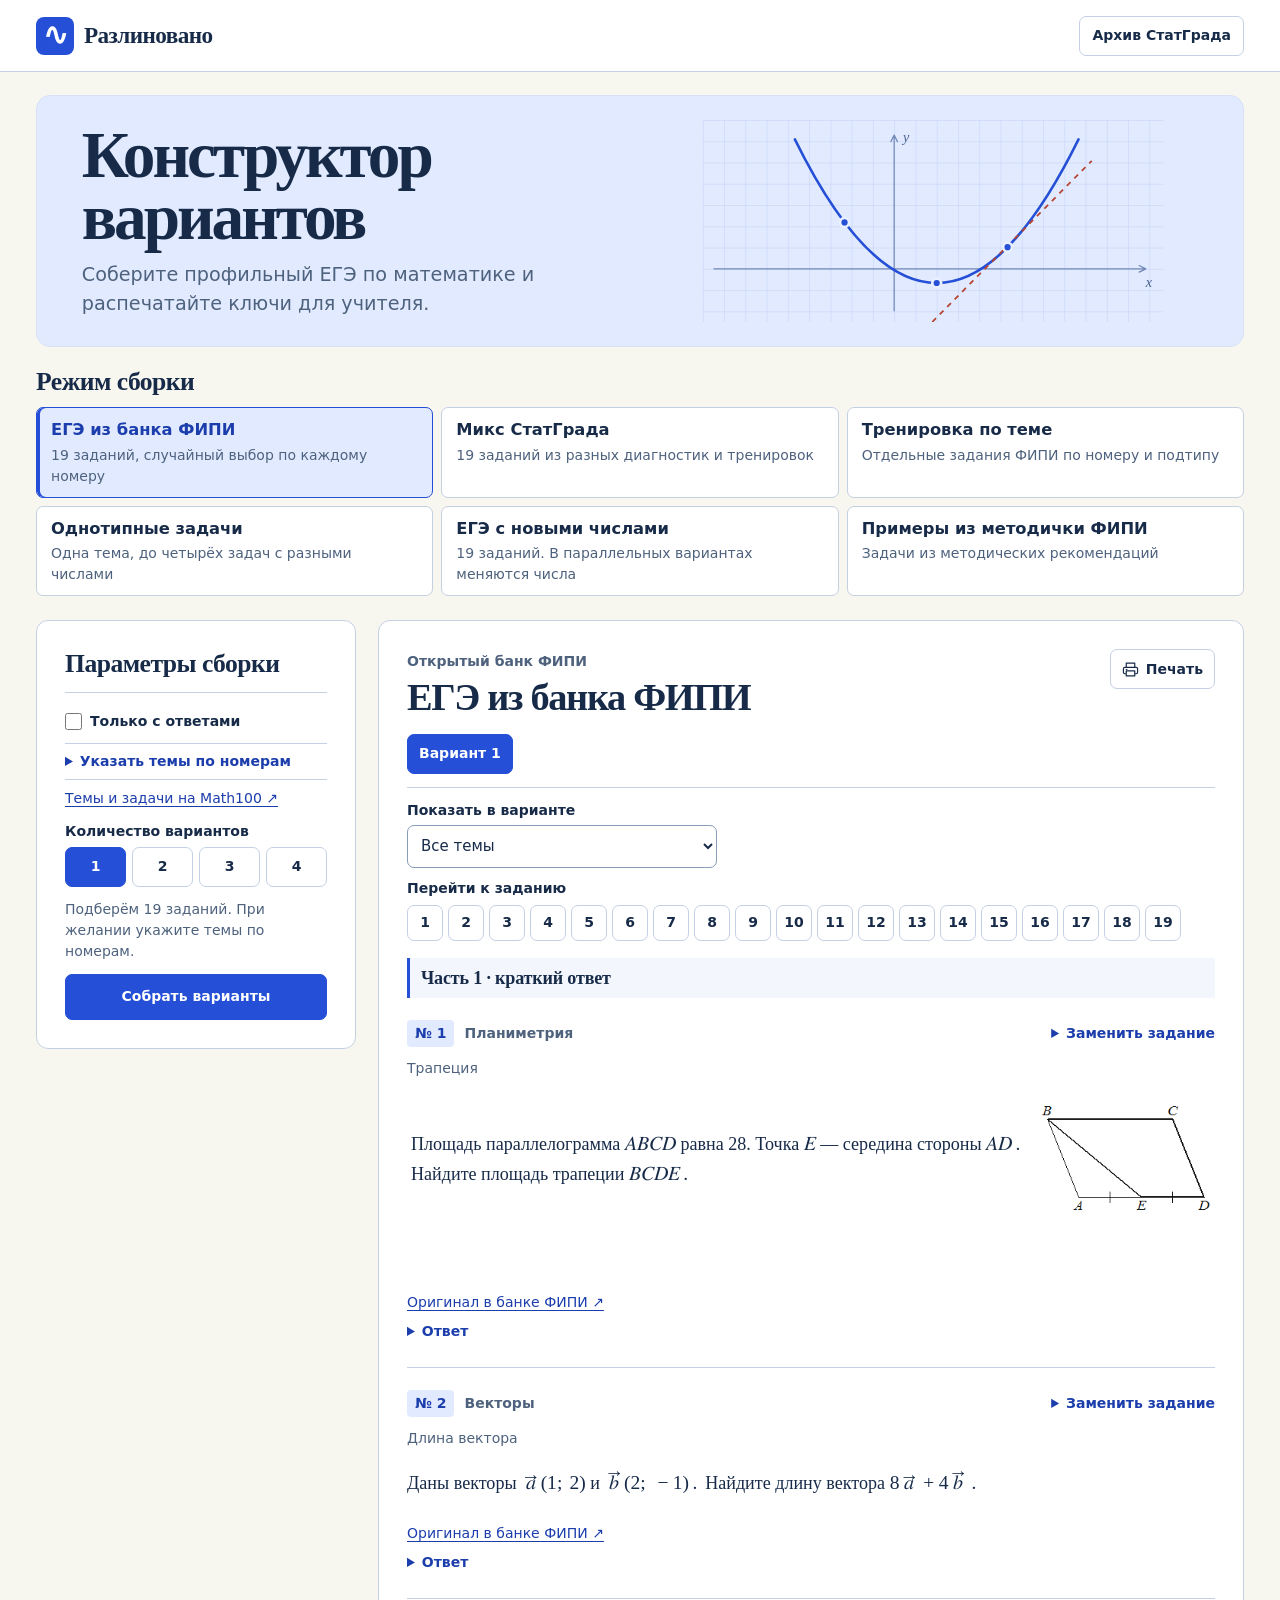
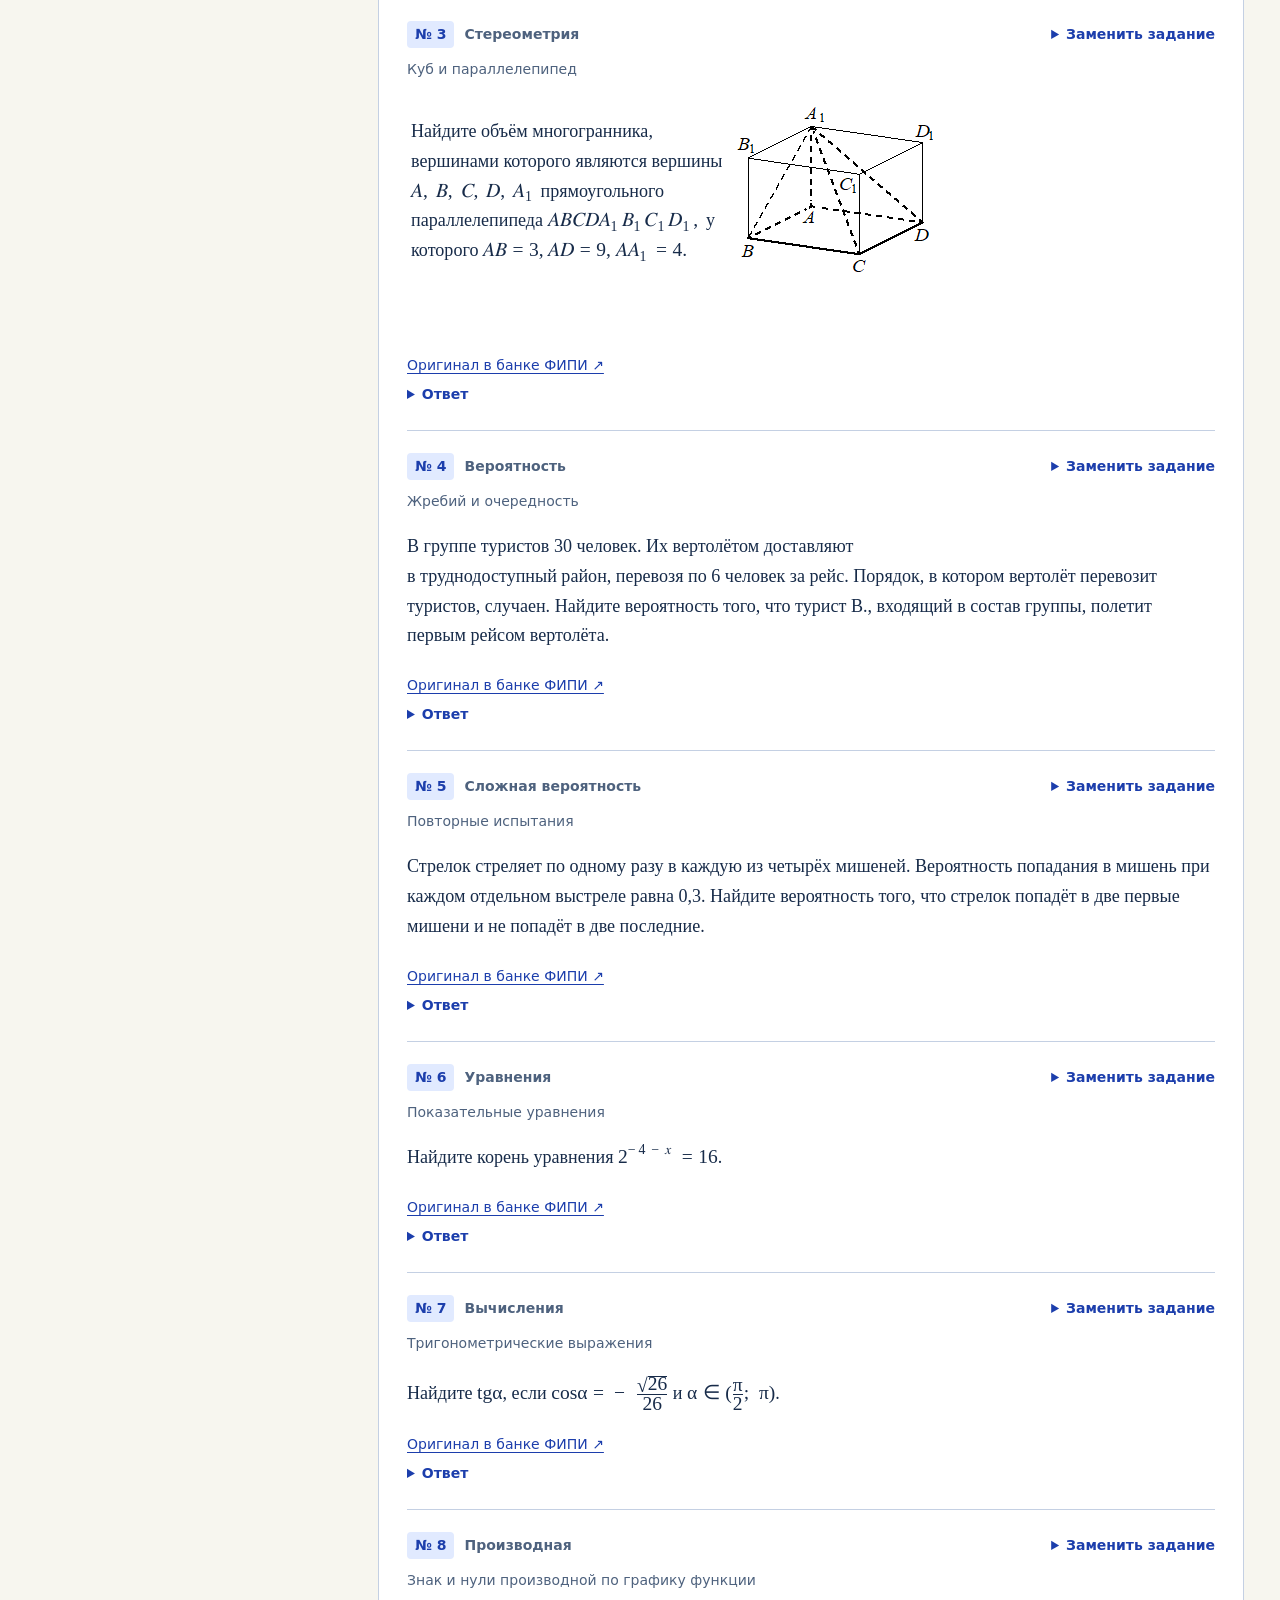
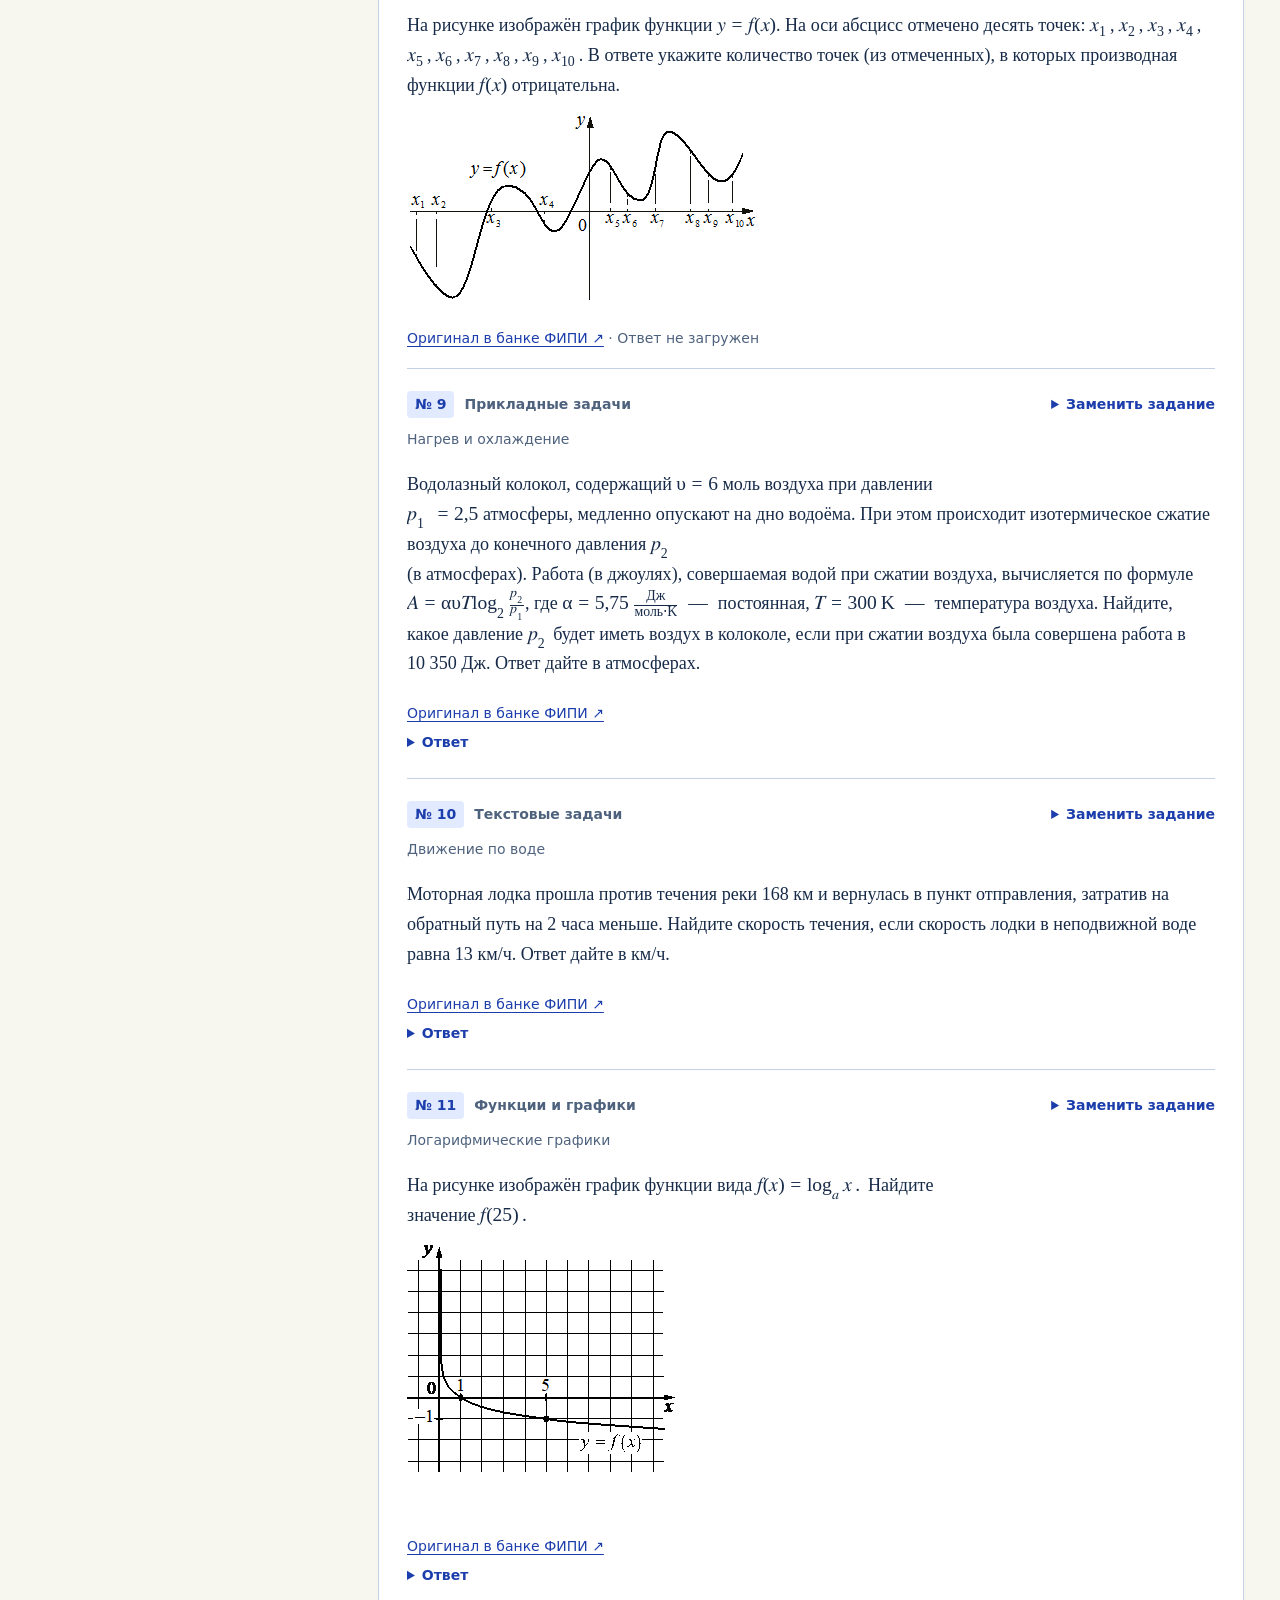
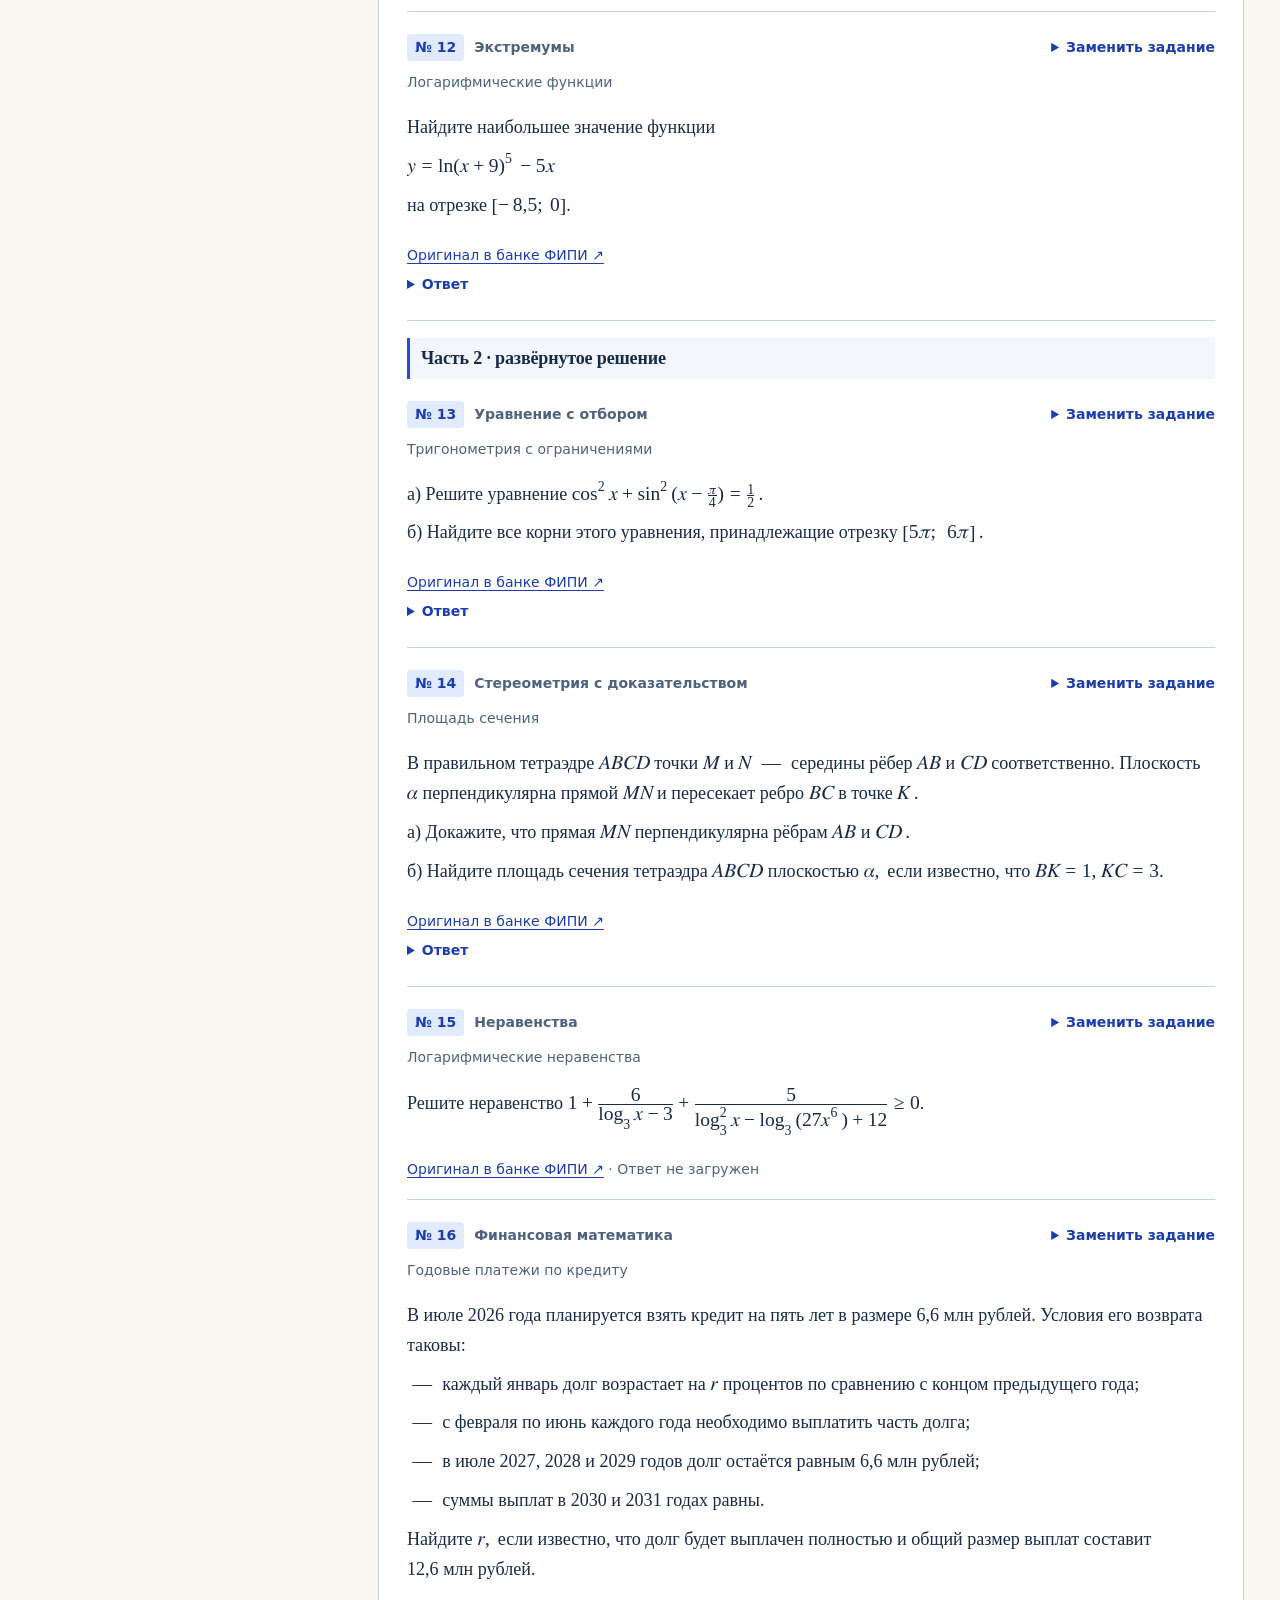
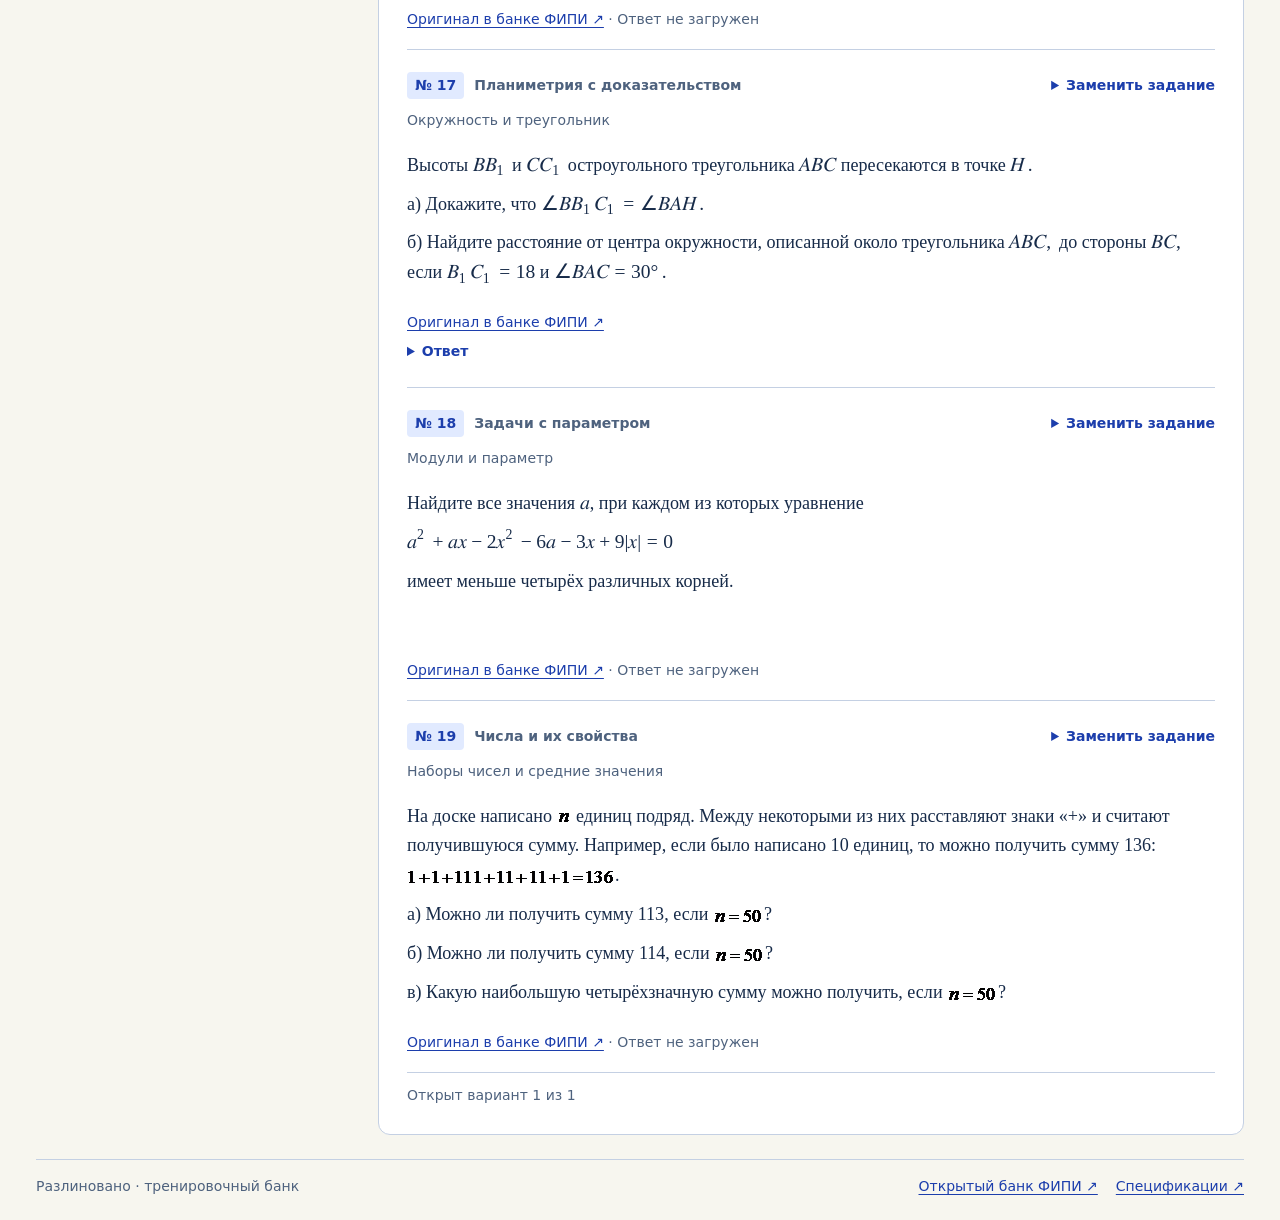
==== commit 1e9f9677: "Обновить дизайн конструктора ЕГЭ и архива СтатГрада" ====
--- a/index.html
+++ b/index.html
@@ -1,10 +1,133 @@
-<!doctype html><html lang="ru"><head><meta charset="utf-8"><meta name="viewport" content="width=device-width, initial-scale=1"><meta name="theme-color" content="#153c41"><title>Разлиновано — конструктор ЕГЭ</title><link rel="stylesheet" href="style.css?v=shuffle1"></head><body>
-<header><div class="wrap top"><a class="brand" href="./"><b>∿</b> Разлиновано</a><a class="archive-link" href="statgrad.html">Архив СтатГрада ↗</a></div></header>
-<main class="wrap"><section class="hero"><div><h1>Конструктор вариантов</h1><p>Соберите профильный ЕГЭ по математике и распечатайте ключи для учителя.</p></div></section><div id="mode-cards" class="mode-cards" role="group" aria-label="Режим сборки"></div>
-<div class="layout"><aside><h2>Параметры сборки</h2><select id="mode" hidden aria-label="Что собрать"><option value="fipi-exam">ЕГЭ из банка ФИПИ</option><option value="statgrad">Микс СтатГрада</option><option value="fipi">Тренировка по теме</option><option value="series">Однотипные задачи</option><option value="exam">ЕГЭ с новыми числами</option><option value="official">Примеры из методички ФИПИ</option></select>
-<div id="typeBox"><label for="type">Номер задания</label><select id="type"></select></div><div id="familyBox"><label for="family">Тип задачи</label><select id="family"></select></div>
-<div id="bank-settings" hidden><label for="keys-only"><input type="checkbox" id="keys-only"> Только с ответами</label><div id="original-picker"><label for="subtype">Подтип задачи</label><select id="subtype"></select><label for="original-choice">Задание</label><select id="original-choice"></select></div><details id="exam-subtypes" hidden><summary>Указать темы по номерам</summary><div id="exam-subtype-list"></div></details><p><a id="math100-topics" href="https://math100.ru/ege-profil2024/" target="_blank" rel="noreferrer">Темы и задачи на Math100 ↗</a></p></div>
-<div id="copies"><span class="label">Количество вариантов</span><div id="counts" role="group" aria-label="Количество вариантов"></div></div>
-<p id="help"></p><button id="generate" class="primary">Собрать комплект</button></aside>
-<section class="paper" aria-label="Задания"><div class="paperHead"><div><small id="meta"></small><h2 id="title"></h2></div><button id="print">Печать</button></div><nav id="variants" aria-label="Варианты"></nav><label id="filter-box" hidden>Показать в варианте<select id="topic-filter"></select></label><div id="jump-list" aria-label="Перейти к заданию" hidden></div><div id="tasks"></div><div id="message" role="status"></div></section></div>
-<footer><span>Разлиновано · тренировочный банк</span><a href="https://fipi.ru/ege/otkrytyy-bank-zadaniy-ege/" target="_blank" rel="noreferrer">Открытый банк ФИПИ ↗</a><a href="https://fipi.ru/ege/demoversii-specifikacii-kodifikatory" target="_blank" rel="noreferrer">Спецификации ↗</a></footer></main><script src="data/bank.js"></script><script src="data/fipi.js"></script><script src="data/exam-numbers.js"></script><script src="data/statgrad-tasks.js?v=shuffle1"></script><script src="subtypes.js"></script><script src="official-bank.js?v=shuffle1"></script><script src="engine.js"></script><script src="figures.js"></script><script src="app.js?v=shuffle1"></script></body></html>+<!doctype html>
+<html lang="ru">
+<head>
+  <meta charset="utf-8">
+  <meta name="viewport" content="width=device-width, initial-scale=1">
+  <meta name="theme-color" content="#f7f6ef">
+  <title>Разлиновано — конструктор ЕГЭ</title>
+  <link rel="stylesheet" href="style.css?v=workbook1">
+</head>
+<body>
+  <a class="skip-link" href="#builder">К конструктору</a>
+  <header class="site-header">
+    <div class="wrap top">
+      <a class="brand" href="index.html"><b aria-hidden="true">∿</b> Разлиновано</a>
+      <a class="header-link" href="statgrad.html">Архив СтатГрада</a>
+    </div>
+  </header>
+
+  <main class="wrap">
+    <section class="hero" aria-labelledby="hero-title">
+      <div class="hero-copy">
+        <h1 id="hero-title">Конструктор<br class="hero-break"> вариантов</h1>
+        <p>Соберите профильный ЕГЭ по математике и распечатайте ключи для учителя.</p>
+      </div>
+      <svg class="hero-graph" viewBox="0 0 520 228" aria-hidden="true" focusable="false">
+        <defs>
+          <pattern id="graph-grid" width="24" height="24" patternUnits="userSpaceOnUse">
+            <path d="M24 0H0V24" fill="none" stroke="#bdcdf2" stroke-width="1"/>
+          </pattern>
+        </defs>
+        <rect x="0" y="0" width="520" height="228" fill="url(#graph-grid)"/>
+        <path d="M12 168H500m-8-4 8 4-8 4M216 216V17m-4 8 4-8 4 8" fill="none" stroke="#7289b8" stroke-width="1.4" stroke-linejoin="round"/>
+        <path d="M104 22Q264 346 424 22" fill="none" stroke="#244fd6" stroke-width="3" stroke-linecap="round"/>
+        <path d="M259 228 439 46" fill="none" stroke="#b74430" stroke-width="2" stroke-dasharray="6 6"/>
+        <g fill="#244fd6" stroke="#e9efff" stroke-width="3">
+          <circle cx="160" cy="115.56" r="5"/>
+          <circle cx="264" cy="184" r="5"/>
+          <circle cx="344" cy="143.5" r="5"/>
+        </g>
+        <g fill="#48628f" font-family="Georgia, serif" font-style="italic" font-size="16">
+          <text x="500" y="188">x</text>
+          <text x="226" y="25">y</text>
+        </g>
+      </svg>
+    </section>
+
+    <section class="builder-modes" aria-labelledby="builder">
+      <h2 id="builder" tabindex="-1">Режим сборки</h2>
+      <div id="mode-cards" class="mode-cards" role="group" aria-labelledby="builder"></div>
+    </section>
+
+    <div class="layout">
+      <aside class="settings" aria-labelledby="settings-title">
+        <h2 id="settings-title">Параметры сборки</h2>
+        <select id="mode" hidden aria-label="Что собрать">
+          <option value="fipi-exam">ЕГЭ из банка ФИПИ</option>
+          <option value="statgrad">Микс СтатГрада</option>
+          <option value="fipi">Тренировка по теме</option>
+          <option value="series">Однотипные задачи</option>
+          <option value="exam">ЕГЭ с новыми числами</option>
+          <option value="official">Примеры из методички ФИПИ</option>
+        </select>
+        <div id="typeBox">
+          <label for="type">Номер задания</label>
+          <select id="type"></select>
+        </div>
+        <div id="familyBox">
+          <label for="family">Тип задачи</label>
+          <select id="family"></select>
+        </div>
+        <div id="bank-settings" hidden>
+          <label class="check-row" for="keys-only"><input type="checkbox" id="keys-only"> Только с ответами</label>
+          <div id="original-picker">
+            <label for="subtype">Подтип задачи</label>
+            <select id="subtype"></select>
+            <label for="original-choice">Задание</label>
+            <select id="original-choice"></select>
+          </div>
+          <details id="exam-subtypes" hidden>
+            <summary>Указать темы по номерам</summary>
+            <div id="exam-subtype-list"></div>
+          </details>
+          <p class="settings-source"><a id="math100-topics" href="https://math100.ru/ege-profil2024/" target="_blank" rel="noreferrer">Темы и задачи на Math100 ↗</a></p>
+        </div>
+        <div id="copies">
+          <span class="label" id="copies-label">Количество вариантов</span>
+          <div id="counts" role="group" aria-labelledby="copies-label"></div>
+        </div>
+        <p id="help" aria-live="polite"></p>
+        <button id="generate" class="primary" type="button">Собрать комплект</button>
+      </aside>
+
+      <section class="paper" aria-labelledby="title">
+        <div class="paperHead">
+          <div><small id="meta"></small><h2 id="title"></h2></div>
+          <button id="print" type="button">
+            <svg width="17" height="17" viewBox="0 0 24 24" fill="none" stroke="currentColor" stroke-width="1.7" stroke-linecap="round" stroke-linejoin="round" aria-hidden="true" focusable="false">
+              <path d="M6 9V3h12v6M6 18H4a2 2 0 0 1-2-2v-5a2 2 0 0 1 2-2h16a2 2 0 0 1 2 2v5a2 2 0 0 1-2 2h-2M6 14h12v7H6zM6 12h1"/>
+            </svg>
+            Печать
+          </button>
+        </div>
+        <nav id="variants" aria-label="Варианты"></nav>
+        <div class="paper-tools">
+          <label id="filter-box" hidden>Показать в варианте<select id="topic-filter"></select></label>
+          <div class="jump-tools">
+            <span id="jump-title">Перейти к заданию</span>
+            <div id="jump-list" role="group" aria-labelledby="jump-title" hidden></div>
+          </div>
+        </div>
+        <div id="tasks"></div>
+        <div id="message" role="status"></div>
+      </section>
+    </div>
+
+    <footer>
+      <span>Разлиновано · тренировочный банк</span>
+      <a href="https://fipi.ru/ege/otkrytyy-bank-zadaniy-ege/" target="_blank" rel="noreferrer">Открытый банк ФИПИ ↗</a>
+      <a href="https://fipi.ru/ege/demoversii-specifikacii-kodifikatory" target="_blank" rel="noreferrer">Спецификации ↗</a>
+    </footer>
+  </main>
+
+  <script src="data/bank.js"></script>
+  <script src="data/fipi.js"></script>
+  <script src="data/exam-numbers.js"></script>
+  <script src="data/statgrad-tasks.js?v=shuffle1"></script>
+  <script src="subtypes.js"></script>
+  <script src="official-bank.js?v=shuffle1"></script>
+  <script src="engine.js"></script>
+  <script src="figures.js"></script>
+  <script src="app.js?v=workbook1"></script>
+</body>
+</html>
--- a/style.css
+++ b/style.css
@@ -1,29 +1,492 @@
-*{box-sizing:border-box}
-:root{--ink:#162f34;--muted:#516b6d;--teal:#164d51;--line:#cbd9d5;--paper:#fffefa;font:16px/1.5 Inter,"Segoe UI",sans-serif;color:var(--ink);background:#f2f5ef}
-body{margin:0}.wrap{width:min(1180px,100%);padding-inline:clamp(16px,4vw,46px);margin:auto}header{background:#102f34;color:white}.top{display:flex;justify-content:space-between;align-items:center;gap:16px;min-height:65px}.top span{color:#c6d8d3;font-size:.9rem}.brand{color:white;font-size:1.35rem;letter-spacing:-.045em;font-weight:780;text-decoration:none;display:flex;align-items:center;gap:10px}.brand b{font:italic bold 2.5rem/1 Georgia;color:#a9f3c5}
-.hero{position:relative;isolation:isolate;overflow:hidden;display:flex;align-items:center;background:#18464c;color:white;margin:26px 0 20px;border-radius:18px;min-height:206px;padding:26px clamp(18px,4vw,49px)}.hero>div{z-index:1;max-width:56%}.hero h1{margin:0;font-size:clamp(2.3rem,5.4vw,4.8rem);letter-spacing:-.065em;line-height:.94}.hero h1 em{font-family:Georgia,serif;font-weight:400;color:#baf4d0}.hero p{color:#d8ece5;max-width:460px;margin:12px 0 0}.hero canvas{position:absolute;width:45%;height:100%;right:0;object-fit:cover;transform:rotate(-3deg) scale(1.09)}
-.layout{display:grid;grid-template-columns:minmax(240px,.8fr) minmax(0,1.8fr);gap:19px;align-items:start}aside,.paper{background:var(--paper);border:1px solid var(--line);border-radius:15px;padding:clamp(17px,2.5vw,29px)}h2{font-size:1.4rem;letter-spacing:-.04em;margin:0 0 16px}aside label,.label{display:block;font-weight:650;font-size:.9rem;margin:14px 0 6px}select,button{font:inherit}select{width:100%;padding:11px 7px;border:1px solid var(--line);background:white;color:var(--ink);border-radius:7px;font-size:1rem}button{cursor:pointer;min-height:40px;padding:7px 11px;background:white;border:1px solid var(--line);border-radius:7px;color:var(--ink);font-weight:600}button:hover{border-color:var(--teal)}button:focus-visible,select:focus-visible,a:focus-visible,summary:focus-visible{outline:3px solid #d68438;outline-offset:2px}.primary,button[aria-pressed=true]{background:var(--teal);color:white;border-color:var(--teal)}.primary{width:100%;min-height:46px}#counts,nav{display:flex;gap:6px;flex-wrap:wrap}#counts button{flex:1}#help,small,#message,footer{color:var(--muted);font-size:.88rem}.paperHead{display:flex;justify-content:space-between;align-items:start;gap:10px}.paperHead h2{font:500 clamp(1.65rem,3vw,2.45rem)/1.1 Georgia,serif;margin:5px 0 15px}.paperHead small{font-weight:650}nav{border-bottom:1px solid var(--line);padding-bottom:15px}nav button{font-size:.89rem}.taskhead{display:flex;align-items:center;gap:10px;font-weight:650;color:var(--muted);font-size:.9rem}.taskhead b{color:var(--teal);background:#e0f2e4;border-radius:5px;padding:3px 9px}article{padding:20px 0;border-bottom:1px solid var(--line)}article>p{font:1.23rem/1.55 Georgia,serif;white-space:pre-line;margin:12px 0 15px}summary{cursor:pointer;font-weight:650;color:var(--teal);padding:7px 0}details[open]{background:#eef5ed;padding:6px 12px;border-radius:8px}details p{margin:5px 0 10px}#message{margin-top:12px}h3{font-size:1rem;margin:20px 0 0}a{color:#186263}footer{padding:22px 0;display:flex;gap:18px;flex-wrap:wrap}footer span{margin-right:auto}.printOnly{display:none}
-@media(max-width:730px){.layout{grid-template-columns:1fr}.hero{min-height:170px;margin-top:16px}.hero>div{max-width:75%}.hero canvas{width:30%;opacity:.5}.hero p{font-size:.92rem}.top span{max-width:130px;text-align:right}.top{min-height:58px}}
-@media print{body{background:white;color:black}.wrap,.paper{padding:0;border:0;width:100%}header,.hero,aside,footer,nav,.paperHead,details,#message,article>a{display:none}.layout{display:block}.sheet[hidden],.printOnly{display:block}.sheet+.sheet{break-before:page}article{break-inside:avoid;padding:7px 0}.taskhead b{padding:0}article>p{font-size:12pt;margin:6px 0}.sheet h3{margin:8px 0}}
-
-.analog{margin:12px 0}@media print{.analog{display:none}}
-
-.task-figure{display:block;width:min(100%,320px);height:auto;margin:8px auto 16px;color:#202624;background:white}
-.taskhead{flex-wrap:wrap}.task-editor{margin-left:auto;font-size:.85rem}.task-editor[open]{width:100%;margin-left:0}.edit-controls{display:grid;gap:7px;padding:5px}.edit-controls label,#filter-box{font-size:.88rem;font-weight:600}.edit-controls select,#filter-box select{display:block;margin-top:3px}#filter-box:not([hidden]){display:block;width:min(100%,310px);margin-top:15px}
-#answer-key{display:none}@media screen{.filtered{display:none}}
-@media print{#filter-box,#filter-box:not([hidden]),.task-editor{display:none}.task-figure{width:53mm;margin:2mm 0}.paper{background:white;color:black}#answer-key{display:block;break-before:page}#answer-key section{break-inside:avoid}#answer-key.full-exam section+section{break-before:page}#answer-key h2,#answer-key h3{break-after:avoid}#answer-key dl{margin:0}#answer-key dl>div{display:flex;gap:8mm;border-bottom:1px solid #ccc;padding:1mm 0;break-inside:avoid}#answer-key dt{width:14mm;font-weight:bold;flex:none}#answer-key dd{margin:0}.sheet{margin:0}.sheet[hidden]{display:block}}
-
-.archive-link{color:#c8ffdd;font-weight:650;text-underline-offset:4px}
-.paper,.original-body{min-width:0}.original-body{font:1.14rem/1.65 Georgia,serif;overflow-x:auto;margin:14px 0}
-.original-body p{margin:.5em 0}.original-body img{max-width:100%;height:auto;vertical-align:middle}
-.original-body table{border-collapse:collapse}.original-body td,.original-body th{padding:4px}.original-body math{font-size:1.08em}
-@media print{.original-body{font-size:12pt;overflow:visible}.original-body img{max-height:76mm;object-fit:contain}article>small{display:none}}
-
-.browse button+button{margin-left:8px}button:disabled{opacity:.5;cursor:default}.edit-controls select,aside select{max-width:100%}
-
-.subtype-caption{font-size:.9rem;color:var(--muted);margin-top:7px}
-#exam-subtypes{margin-top:10px}#exam-subtype-list{max-height:42vh;overflow:auto;padding:0 4px 8px}
-
-.hero{min-height:140px;background:#133b3e}.hero>div{max-width:none}.hero h1{font-size:clamp(2rem,5vw,3.6rem);letter-spacing:-.05em}.mode-cards{display:grid;grid-template-columns:repeat(3,minmax(0,1fr));gap:8px;margin-bottom:18px}.mode-cards button{text-align:left;display:grid;gap:3px;align-content:start;padding:10px 12px}.mode-cards span{font-size:.8rem;font-weight:450}.mode-cards button[aria-pressed=true]{background:#194f51}.layout aside{position:sticky;top:12px}#jump-list:not([hidden]){display:flex;flex-wrap:wrap;gap:4px;margin:10px 0}#jump-list button{min-width:34px;min-height:34px;padding:4px}.original-body .statgrad-crop{display:block;width:min(100%,690px)}.task-editor select{min-width:0;width:100%}@media(max-width:730px){.mode-cards{grid-template-columns:repeat(2,minmax(0,1fr))}.layout aside{position:static}}@media print{.mode-cards,#jump-list:not([hidden]){display:none}.original-body .statgrad-crop{max-height:145mm;object-fit:contain;object-position:left center}}
-
-#bank-settings label[hidden]{display:none}.statgrad-crop img{display:block;max-width:100%;margin-bottom:4px}.mode-cards button:focus-visible{outline-offset:1px}
+:root {
+  --background: #f7f6ef;
+  --paper: #fff;
+  --ink: #172b49;
+  --muted: #4e627e;
+  --blue: #244fd6;
+  --blue-hover: #1c3eac;
+  --blue-wash: #e1eaff;
+  --soft: #f3f6fc;
+  --line: #c4d0e3;
+  --control-line: #899cb8;
+  --radius: 12px;
+  --display: Georgia, "Times New Roman", serif;
+  font: 16px/1.5 "Segoe UI", system-ui, sans-serif;
+  color: var(--ink);
+  background: var(--background);
+}
+
+*, *::before, *::after { box-sizing: border-box; }
+body { margin: 0; }
+h1, h2, h3, p { margin-top: 0; }
+a { color: var(--blue-hover); text-underline-offset: 3px; }
+a:hover { color: var(--blue); }
+
+.wrap {
+  width: min(1518px, 100%);
+  margin-inline: auto;
+  padding-inline: clamp(16px, 3vw, 36px);
+}
+
+.skip-link {
+  position: fixed;
+  z-index: 2;
+  top: 8px;
+  left: 8px;
+  padding: 8px 12px;
+  background: var(--paper);
+  transform: translateY(-150%);
+}
+.skip-link:focus { transform: none; }
+
+.site-header {
+  border-bottom: 1px solid var(--line);
+  background: var(--paper);
+}
+.top {
+  display: flex;
+  align-items: center;
+  justify-content: space-between;
+  gap: 12px;
+  min-height: 71px;
+}
+.brand {
+  display: inline-flex;
+  align-items: center;
+  gap: 10px;
+  color: var(--ink);
+  font: 700 1.45rem/1.2 var(--display);
+  letter-spacing: -.025em;
+  text-decoration: none;
+}
+.brand b {
+  display: grid;
+  place-items: center;
+  width: 38px;
+  height: 38px;
+  border-radius: 8px;
+  background: var(--blue);
+  color: white;
+  font: 700 1.9rem/1 var(--display);
+}
+.header-link {
+  display: inline-flex;
+  align-items: center;
+  justify-content: center;
+  min-height: 40px;
+  padding: 6px 12px;
+  border: 1px solid var(--line);
+  border-radius: 7px;
+  color: var(--ink);
+  font-size: .875rem;
+  font-weight: 650;
+  text-align: center;
+  text-decoration: none;
+}
+.header-link:hover { border-color: var(--blue); background: var(--soft); }
+
+.hero {
+  display: grid;
+  grid-template-columns: 1.06fr 1fr;
+  align-items: center;
+  gap: 24px;
+  min-height: 250px;
+  margin-block: 23px 20px;
+  padding: 24px clamp(22px, 3.5vw, 48px);
+  border: 1px solid #d7e1f8;
+  border-radius: 14px;
+  background: var(--blue-wash);
+}
+.hero h1 {
+  margin: 0 0 12px;
+  font: 700 clamp(2.25rem, 5.1vw, 4.5rem)/.96 var(--display);
+  letter-spacing: -.046em;
+}
+.hero p {
+  max-width: 465px;
+  margin-bottom: 0;
+  color: var(--muted);
+  font-size: clamp(.9375rem, 1.55vw, 1.2rem);
+}
+.hero-graph {
+  display: block;
+  width: 100%;
+  max-height: 202px;
+  margin-inline: auto;
+}
+
+.builder-modes { margin-bottom: 24px; }
+.builder-modes h2, .settings h2 {
+  margin-bottom: 11px;
+  font: 700 clamp(1.2rem, 2vw, 1.65rem)/1.15 var(--display);
+  letter-spacing: -.02em;
+}
+.mode-cards {
+  display: grid;
+  grid-template-columns: repeat(3, minmax(0, 1fr));
+  gap: 8px;
+}
+.mode-cards button {
+  display: grid;
+  align-content: start;
+  gap: 2px;
+  min-height: 76px;
+  padding: 10px 14px;
+  text-align: left;
+}
+.mode-cards strong { font-size: 1.02rem; font-weight: 720; }
+.mode-cards span { color: var(--muted); font-size: .875rem; font-weight: 400; }
+.mode-cards button[aria-pressed="true"] {
+  background: var(--blue-wash);
+  color: var(--blue-hover);
+  box-shadow: inset 3px 0 var(--blue);
+}
+
+.layout {
+  display: grid;
+  grid-template-columns: clamp(250px, 25vw, 350px) minmax(0, 1fr);
+  gap: 22px;
+  align-items: start;
+}
+.settings, .paper {
+  min-width: 0;
+  padding: clamp(16px, 2.3vw, 28px);
+  border: 1px solid var(--line);
+  border-radius: var(--radius);
+  background: var(--paper);
+}
+.settings { position: sticky; top: 12px; }
+.settings h2 {
+  padding-bottom: 13px;
+  border-bottom: 1px solid var(--line);
+  margin-bottom: 13px;
+}
+.settings label:not([hidden]), .label {
+  display: block;
+  margin: 12px 0 5px;
+  font-size: .875rem;
+  font-weight: 650;
+}
+.settings .check-row:not([hidden]) {
+  display: flex;
+  align-items: center;
+  gap: 8px;
+  min-height: 32px;
+  cursor: pointer;
+}
+[hidden] { display: none; }
+input[type="checkbox"] {
+  width: 17px;
+  height: 17px;
+  margin: 0;
+  accent-color: var(--blue);
+}
+
+button, select { font: inherit; }
+button {
+  min-height: 40px;
+  padding: 7px 11px;
+  border: 1px solid var(--line);
+  border-radius: 7px;
+  background: var(--paper);
+  color: var(--ink);
+  font-size: .875rem;
+  font-weight: 650;
+  cursor: pointer;
+  transition: color 140ms ease, border-color 140ms ease, background-color 140ms ease;
+}
+button:hover:not(:disabled, [aria-pressed="true"]) { border-color: var(--blue); background: var(--soft); }
+button:disabled { opacity: .5; cursor: default; }
+select {
+  width: 100%;
+  max-width: 100%;
+  min-width: 0;
+  min-height: 43px;
+  padding: 7px 9px;
+  border: 1px solid var(--control-line);
+  border-radius: 7px;
+  background: var(--paper);
+  color: var(--ink);
+  font-size: .9375rem;
+  font-weight: 500;
+}
+:where(button, select, input, a, summary):focus-visible {
+  outline: 3px solid var(--blue);
+  outline-offset: 2px;
+}
+button[aria-pressed="true"] {
+  border-color: var(--blue);
+  background: var(--blue-wash);
+  color: var(--blue-hover);
+}
+button.primary {
+  width: 100%;
+  min-height: 46px;
+  border-color: var(--blue);
+  background: var(--blue);
+  color: white;
+}
+button.primary:hover:not(:disabled) { border-color: var(--blue-hover); background: var(--blue-hover); }
+
+#counts, #variants {
+  display: flex;
+  flex-wrap: wrap;
+  gap: 6px;
+}
+#counts button { flex: 1; }
+#counts button[aria-pressed="true"], #variants button[aria-pressed="true"] {
+  background: var(--blue);
+  color: white;
+}
+#help, .settings-source, small, #message, footer {
+  color: var(--muted);
+  font-size: .875rem;
+}
+#help { margin: 12px 0; }
+.settings-source { margin: 8px 0; }
+#exam-subtypes { border-block: 1px solid var(--line); }
+#exam-subtype-list {
+  max-height: min(40vh, 260px);
+  overflow: auto;
+  padding: 0 4px 8px;
+}
+
+.paperHead {
+  display: flex;
+  align-items: flex-start;
+  justify-content: space-between;
+  gap: 12px;
+  margin-bottom: 15px;
+}
+.paperHead h2 {
+  margin: 3px 0 0;
+  font: 700 clamp(1.65rem, 3vw, 2.55rem)/1.1 var(--display);
+  letter-spacing: -.035em;
+}
+.paperHead small { font-weight: 650; }
+#print { display: inline-flex; align-items: center; gap: 7px; flex: none; }
+#variants {
+  padding-bottom: 13px;
+  border-bottom: 1px solid var(--line);
+}
+#filter-box, .edit-controls label { font-size: .875rem; font-weight: 650; }
+#filter-box select, .edit-controls select { display: block; margin-top: 4px; }
+#filter-box:not([hidden]) {
+  display: block;
+  width: min(100%, 310px);
+  margin: 12px 0 9px;
+}
+.jump-tools {
+  display: flex;
+  flex-wrap: wrap;
+  align-items: baseline;
+  gap: 6px 12px;
+  margin-block: 10px 15px;
+}
+.jump-tools:has(#jump-list[hidden]) { display: none; }
+#jump-title { font-size: .875rem; font-weight: 650; }
+#jump-list:not([hidden]) {
+  display: flex;
+  flex-wrap: wrap;
+  gap: 5px;
+}
+#jump-list button {
+  min-width: 36px;
+  min-height: 36px;
+  padding: 4px;
+  font-variant-numeric: tabular-nums;
+}
+.sheet h3 {
+  margin: 17px 0 0;
+  padding: 9px 11px;
+  border-left: 3px solid var(--blue);
+  background: var(--soft);
+  font: 700 1.13rem/1.25 var(--display);
+  letter-spacing: -.01em;
+}
+article {
+  padding-block: 18px;
+  border-bottom: 1px solid var(--line);
+  scroll-margin-top: 14px;
+}
+.taskhead {
+  display: flex;
+  flex-wrap: wrap;
+  align-items: center;
+  gap: 7px 10px;
+  color: var(--muted);
+  font-size: .875rem;
+  font-weight: 650;
+}
+.taskhead b {
+  padding: 3px 8px;
+  border-radius: 4px;
+  background: var(--blue-wash);
+  color: var(--blue-hover);
+  font-variant-numeric: tabular-nums;
+}
+article > p, .original-body {
+  font: 1.13rem/1.65 var(--display);
+  margin: 11px 0 13px;
+}
+article > p { white-space: pre-line; }
+.original-body { min-width: 0; overflow-x: auto; }
+.original-body p { margin: .5em 0; }
+.original-body img { max-width: 100%; height: auto; vertical-align: middle; }
+.original-body table { border-collapse: collapse; }
+.original-body :is(td, th) { padding: 4px; }
+.original-body math { font-size: 1.08em; }
+.original-body.statgrad-crop { width: min(100%, 690px); }
+.statgrad-crop img { display: block; max-width: 100%; margin-bottom: 4px; }
+article > a, .subtype-caption { font-size: .875rem; }
+.subtype-caption { margin-top: 7px; color: var(--muted); }
+.task-figure {
+  display: block;
+  width: min(100%, 320px);
+  height: auto;
+  margin: 8px auto 16px;
+  background: white;
+  color: #202624;
+}
+
+summary {
+  width: fit-content;
+  padding: 7px 0;
+  color: var(--blue-hover);
+  font-size: .875rem;
+  font-weight: 650;
+  cursor: pointer;
+}
+details[open] {
+  padding: 4px 10px 9px;
+  border-radius: 7px;
+  background: var(--soft);
+}
+details p { margin: 5px 0; }
+.task-editor { min-width: 0; margin-left: auto; }
+.task-editor[open] { width: 100%; }
+.edit-controls { display: grid; gap: 8px; }
+.edit-controls button { justify-self: start; }
+.analog { display: flex; flex-wrap: wrap; gap: 8px; margin: 12px 0; }
+#message { margin-top: 12px; }
+
+footer {
+  display: flex;
+  flex-wrap: wrap;
+  gap: 10px 18px;
+  margin-top: 24px;
+  padding: 16px 0 23px;
+  border-top: 1px solid var(--line);
+}
+footer span { margin-right: auto; }
+
+.archive { margin-block: 30px; }
+.archive .hero { margin-top: 0; }
+.archive .hero h1 { font-size: clamp(2.11rem, 4.8vw, 3.8rem); }
+.archive-controls {
+  display: flex;
+  flex-wrap: wrap;
+  align-items: end;
+  justify-content: space-between;
+  gap: 12px;
+  margin: 0 0 14px;
+}
+.archive-controls label { display: flex; align-items: center; gap: 10px; font-size: .9375rem; font-weight: 650; }
+.archive-controls select { width: auto; min-width: 136px; }
+#archive-count { padding-block: 7px; color: var(--muted); font-size: .875rem; }
+.archive-list {
+  display: grid;
+  grid-template-columns: repeat(3, minmax(0, 1fr));
+  align-items: start;
+  gap: 14px;
+}
+.archive-list section { overflow: hidden; border: 1px solid var(--line); border-radius: var(--radius); background: var(--paper); }
+.archive-list h2 { margin: 0; padding: 12px 15px; background: var(--blue-wash); font: 700 1.17rem/1.2 var(--display); }
+.archive-list ul { margin: 0; padding: 0 15px; list-style: none; }
+.archive-list li { display: flex; align-items: center; justify-content: space-between; gap: 12px; padding: 8px 0; }
+.archive-list li + li { border-top: 1px solid var(--line); }
+.archive-list a { padding: 6px 0; }
+.archive-list button { min-height: 36px; }
+
+dialog {
+  width: min(850px, calc(100% - 24px));
+  max-height: calc(100dvh - 24px);
+  padding: 15px;
+  border: 1px solid var(--line);
+  border-radius: var(--radius);
+  background: var(--paper);
+  color: var(--ink);
+}
+dialog::backdrop { background: rgb(23 43 73 / .58); }
+dialog header { display: flex; align-items: center; justify-content: space-between; gap: 12px; }
+dialog h2 { margin: 0; font-size: 1.1rem; }
+dialog iframe { display: block; width: 100%; height: 65vh; margin: 12px 0; border: 1px solid var(--line); }
+
+.printOnly, #answer-key { display: none; }
+@media screen {
+  .filtered { display: none; }
+}
+@media (max-width: 780px) {
+  .layout { grid-template-columns: 1fr; gap: 14px; }
+  .settings { position: static; }
+  .hero { min-height: 176px; gap: 12px; }
+  .archive-list { grid-template-columns: repeat(2, minmax(0, 1fr)); }
+}
+@media (max-width: 560px) {
+  .top { min-height: 60px; }
+  .brand { gap: 7px; font-size: 1rem; }
+  .brand b { width: 32px; height: 32px; font-size: 1.6rem; }
+  .header-link { padding-inline: 7px; font-size: .765rem; }
+  .hero {
+    grid-template-columns: 1fr;
+    min-height: 0;
+    gap: 12px;
+    margin-block: 16px 20px;
+    padding: 19px 17px 13px;
+  }
+  .hero-break { display: none; }
+  .hero-graph { width: 100%; max-height: 106px; }
+  .mode-cards { grid-template-columns: repeat(2, minmax(0, 1fr)); }
+  .mode-cards button { padding: 8px 9px; }
+  .mode-cards strong { font-size: .875rem; }
+  .mode-cards span { font-size: .7625rem; }
+  .builder-modes { margin-bottom: 16px; }
+  .paperHead h2 { font-size: 1.6rem; }
+  .task-editor { margin-left: 0; }
+  .archive { margin-block: 16px; }
+  .archive-list { grid-template-columns: 1fr; }
+}
+@media (max-width: 350px) {
+  .mode-cards { grid-template-columns: 1fr; }
+}
+@media (prefers-reduced-motion: reduce) {
+  button { transition: none; }
+}
+
+@media print {
+  :root, body { background: white; color: black; }
+  .wrap, .paper { width: 100%; padding: 0; border: 0; }
+  .layout { display: block; }
+  .paper { background: white; color: black; }
+  .skip-link, .site-header, .hero, .builder-modes, .settings, footer,
+  #variants, .paperHead, .paper-tools, details, #message, .analog, article > a, article > small {
+    display: none;
+  }
+  .sheet { margin: 0; }
+  .sheet[hidden], .printOnly, #answer-key { display: block; }
+  .sheet + .sheet, #answer-key, #answer-key.full-exam section + section { break-before: page; }
+  .sheet h3 { margin: 8px 0; padding: 0; border: 0; background: none; break-after: avoid; }
+  article { break-inside: avoid; padding: 7px 0; }
+  .taskhead, .taskhead b { color: black; }
+  .taskhead b { padding: 0; background: none; }
+  article > p, .original-body { margin-block: 6px; font-size: 12pt; }
+  .original-body { overflow: visible; }
+  .original-body img { max-height: 76mm; object-fit: contain; }
+  .task-figure { width: 53mm; margin: 2mm 0; }
+  #answer-key section { break-inside: avoid; }
+  #answer-key h2, #answer-key h3 { break-after: avoid; }
+  #answer-key dl { margin: 0; }
+  #answer-key dl > div { display: flex; gap: 8mm; border-bottom: 1px solid #ccc; padding: 1mm 0; break-inside: avoid; }
+  #answer-key dt { width: 14mm; font-weight: bold; flex: none; }
+  #answer-key dd { margin: 0; }
+}
